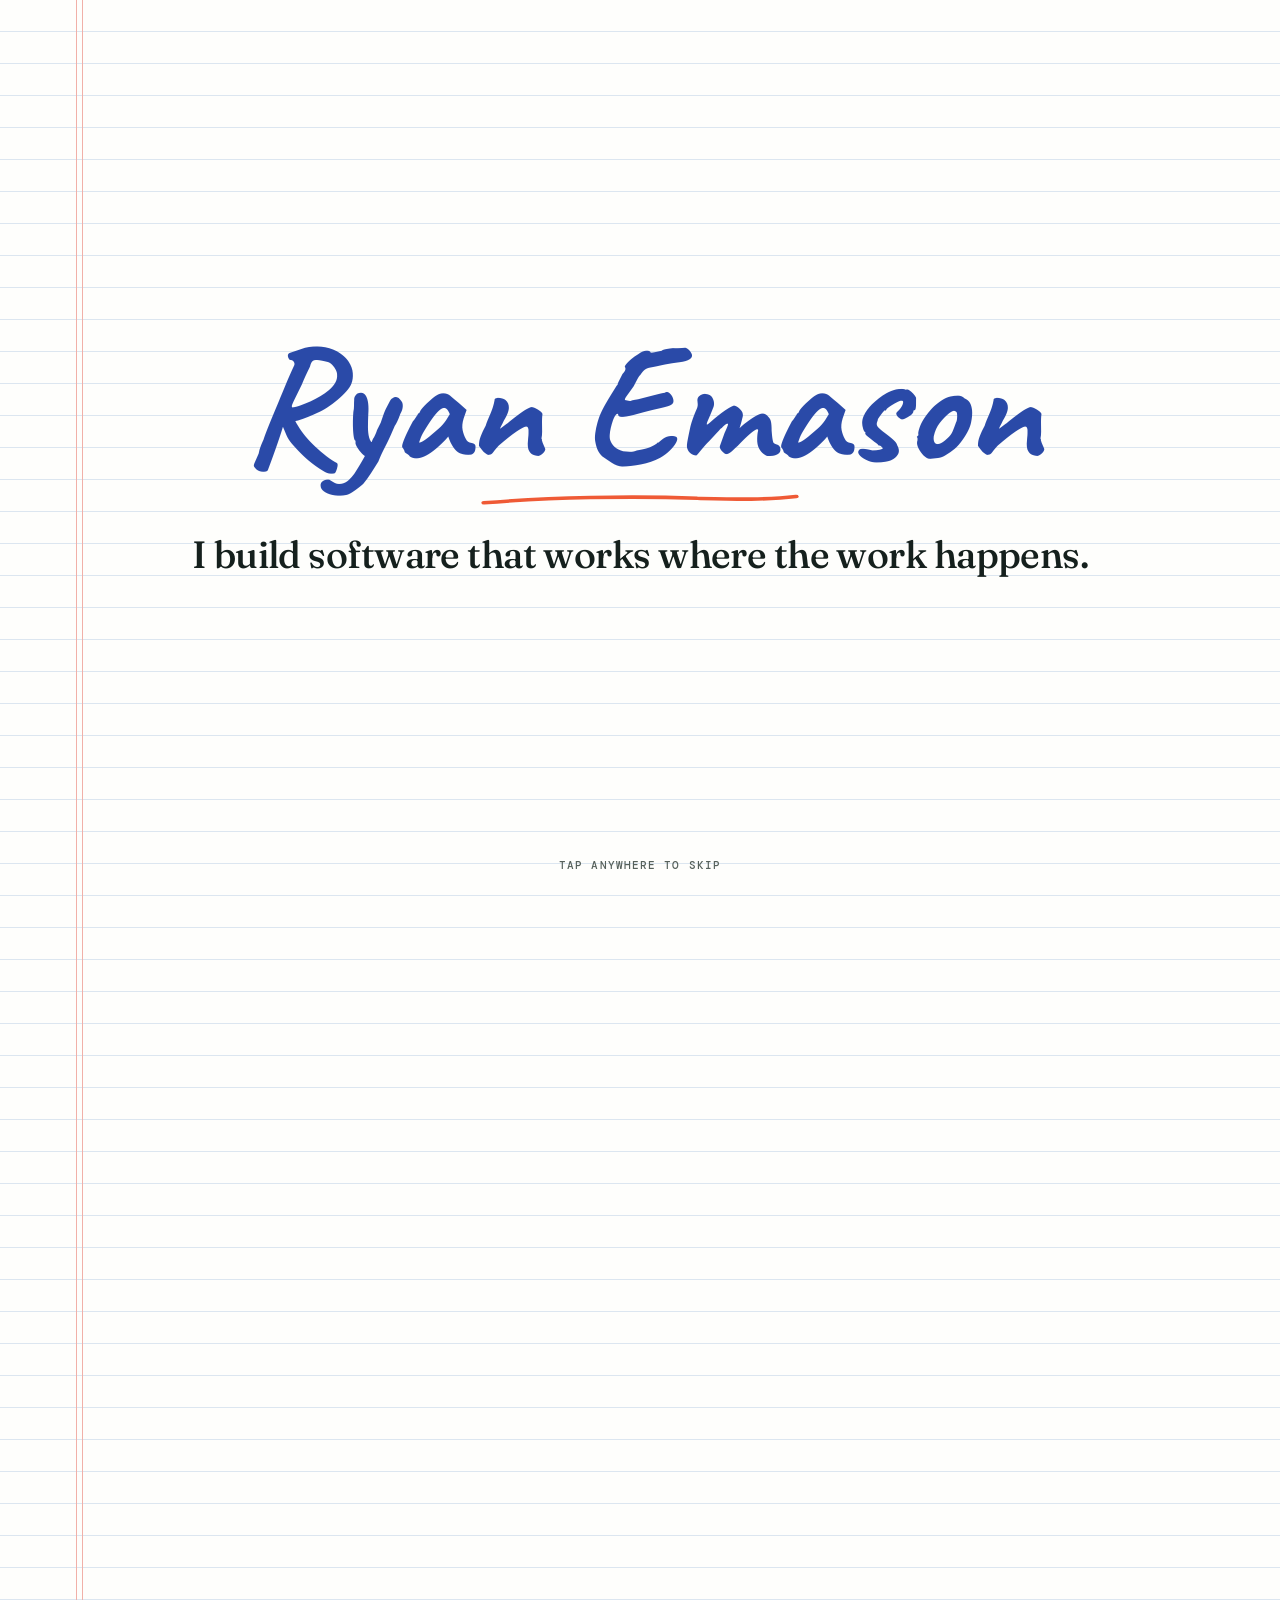
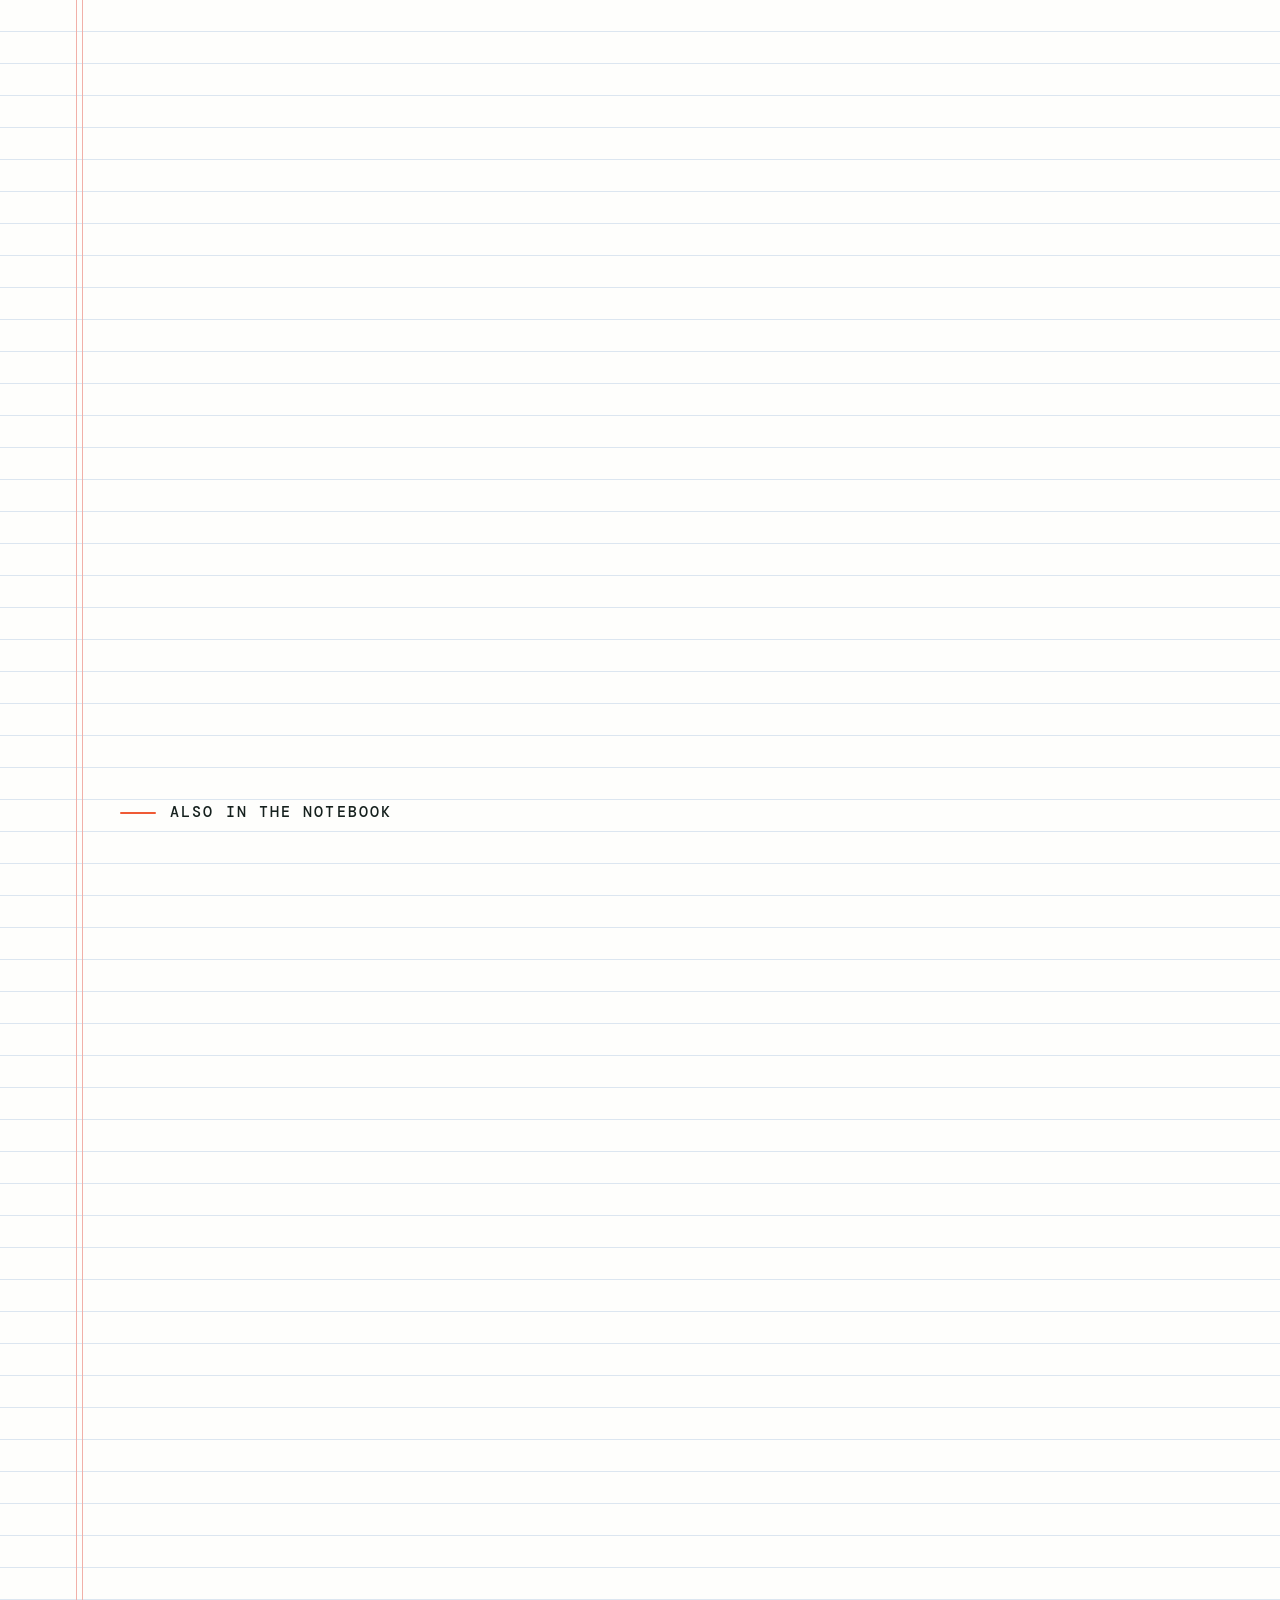
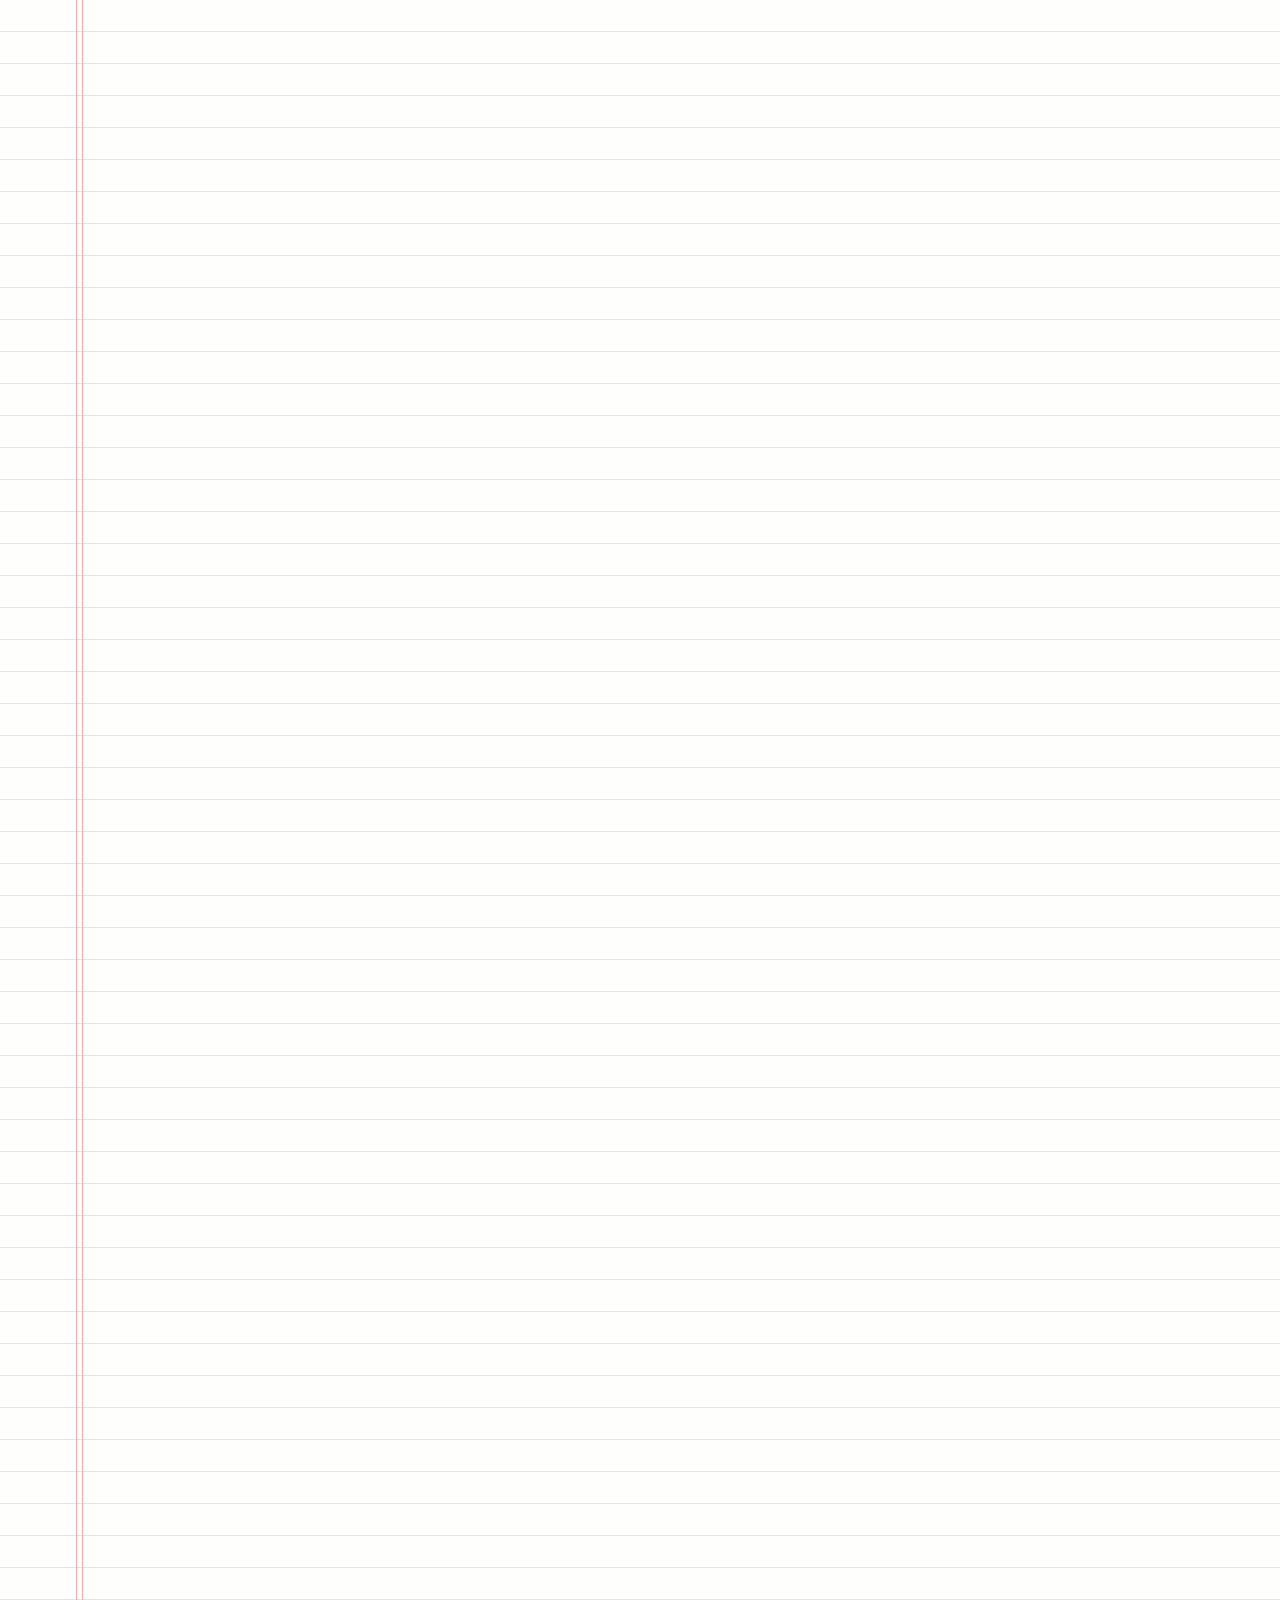
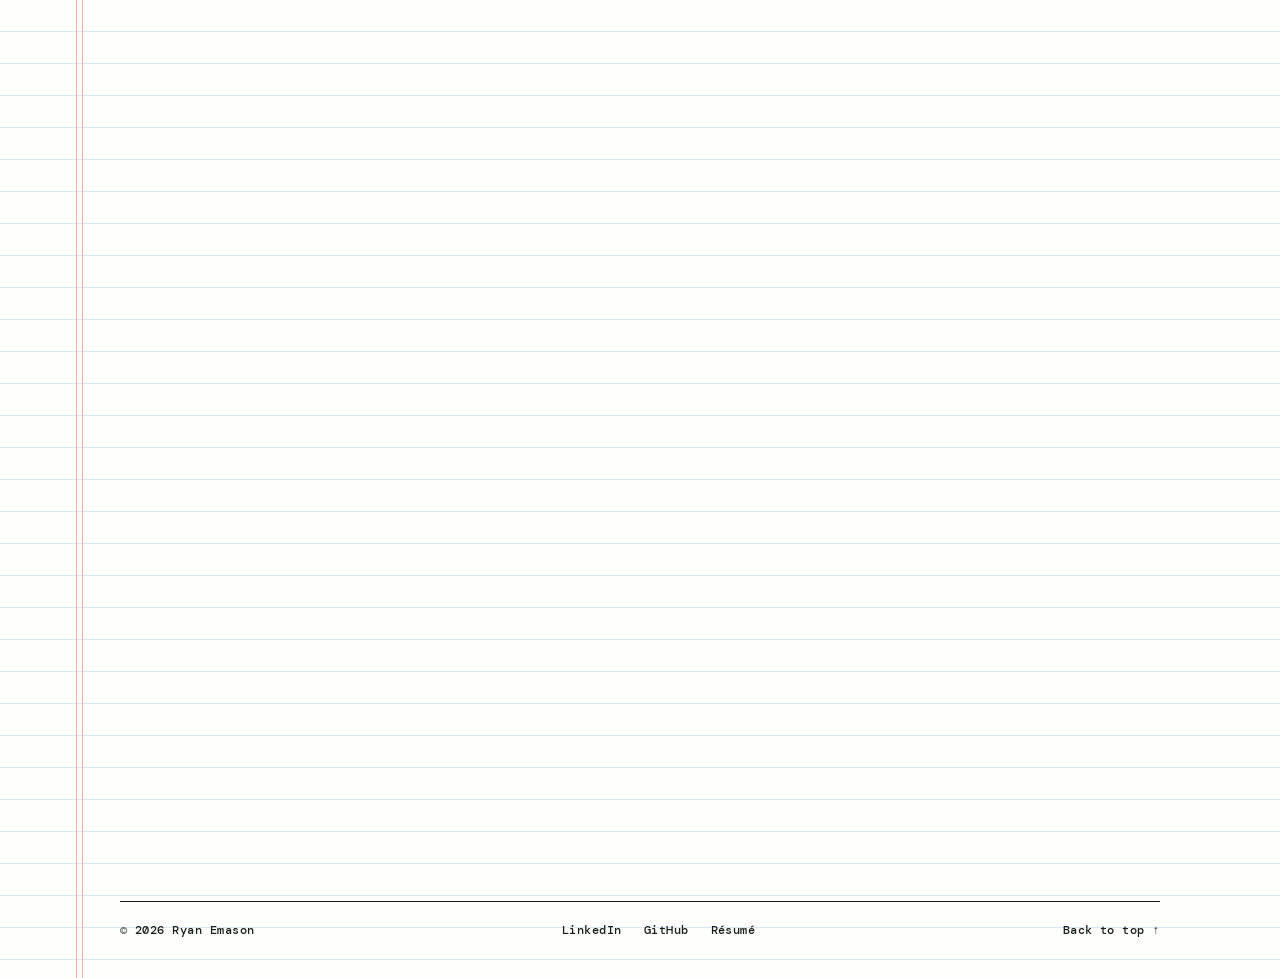
==== index.html @ 112c0052 "redesign - notebook look" ====
<!doctype html>
<html lang="en">
<head>
  <meta charset="UTF-8" />
  <meta name="viewport" content="width=device-width, initial-scale=1.0" />
  <meta name="description" content="Ryan Emason — full-stack engineer building production software for mining, healthcare and industrial clients." />
  <title>Ryan Emason — Full-stack engineer</title>
  <link rel="preconnect" href="https://fonts.googleapis.com">
  <link rel="preconnect" href="https://fonts.gstatic.com" crossorigin>
  <link href="https://fonts.googleapis.com/css2?family=Caveat:wght@500;600;700&family=DM+Mono:wght@400;500&family=DM+Sans:opsz,wght@9..40,400;9..40,500;9..40,600;9..40,700&family=Fraunces:ital,opsz,wght@0,9..144,400..700;1,9..144,400..700&display=swap" rel="stylesheet">
  <link rel="stylesheet" href="styles.css?v=13" />
  <script>
    (function () {
      var root = document.documentElement
      if (matchMedia('(prefers-reduced-motion: reduce)').matches) return
      root.classList.add('motion')
      // the splash plays once per browser session
      try { if (!sessionStorage.getItem('re-splash')) root.classList.add('splashing') } catch (e) {}
      // safety net: if script.js never runs, show everything instead of a blank page
      setTimeout(function () { if (!window.__motionReady) root.classList.remove('motion', 'splashing') }, 2500)
    })()
  </script>
</head>
<body>
  <div class="splash" aria-hidden="true">
    <div class="splash-inner">
      <p class="splash-name">Ryan Emason</p>
      <svg class="scribble" viewBox="0 0 240 18" preserveAspectRatio="none"><path pathLength="1" d="M3 11c50-6 110-8 160-5 28 1 52 2 74-2"/></svg>
      <p class="splash-sub">I build software that works where the work happens.</p>
    </div>
    <p class="splash-hint">Tap anywhere to skip</p>
  </div>

  <a class="skip" href="#top">Skip to content</a>

  <header class="nav">
    <div class="nav-inner shell">
      <a class="brand" href="#top" aria-label="Ryan Emason, home"><span>RE</span><i></i></a>
      <nav class="nav-links" aria-label="Sections"><a href="#work">Work</a><a href="#about">About</a><a href="#experience">Experience</a><a href="#contact">Contact</a></nav>
      <a class="btn btn-ink btn-sm" href="mailto:hello@ryanemm.tech">Let’s talk</a>
    </div>
  </header>

  <main id="top">
    <!-- ============ hero ============ -->
    <section class="hero shell">
      <div>
        <p class="label label--name" data-reveal><b>Ryan Emason</b> <span>Full&#8209;stack engineer</span></p>
        <h1 data-type>I build software that works <em><mark>where the work happens.</mark></em></h1>
        <p class="lede" data-ink style="--delay:.9s">Five-plus years building production software for mining, healthcare and industrial clients — React and TypeScript up front, Python, Node.js and PostgreSQL underneath.</p>
        <div class="hero-actions" data-reveal style="--delay:1.4s">
          <a class="btn btn-ink" href="#work">View my work</a>
          <a class="btn btn-line" href="resume.pdf" download="Ryan-Emason-Resume.pdf">Download résumé <span aria-hidden="true">↓</span></a>
        </div>
      </div>

      <aside class="intro" data-reveal style="--delay:.5s" aria-label="About Ryan in brief">
        <dl>
          <div><dt>Based in</dt><dd>eMalahleni, South Africa</dd></div>
          <div>
            <dt>Education</dt>
            <dd><b>BSc (Hons) Data Science</b><span>Eduvos · In progress</span><b>BSc Biotechnology</b><span>Eduvos · Completed</span></dd>
          </div>
          <div>
            <dt>Contact</dt>
            <dd><a href="mailto:hello@ryanemm.tech">hello@ryanemm.tech</a><a href="https://wa.me/27674930181" target="_blank" rel="noreferrer">WhatsApp +27 67 493 0181</a></dd>
          </div>
        </dl>
      </aside>
    </section>

    <!-- ============ work ============ -->
    <section class="section shell" id="work">
      <header class="sec-head">
        <p class="label" data-reveal><span><span class="no">01</span> · Work</span></p>
        <h2 data-type>Featured projects</h2>
        <svg class="scribble" viewBox="0 0 240 18" aria-hidden="true" data-draw style="--delay:.8s"><path pathLength="1" d="M3 12c40-6 92-9 140-7 34 1 64 3 94-2"/></svg>
        <p data-ink>Things I’ve built, shipped and kept running — in people’s hands, not just in a repo.</p>
      </header>

      <article class="project project--getlocals" data-reveal>
        <span class="tape tape--tl" aria-hidden="true"></span><span class="tape tape--tr" aria-hidden="true"></span>
        <div class="project-copy">
          <span class="project-no">01</span>
          <h3 data-type>GetLocals</h3>
          <p class="project-kind">Mobile marketplace</p>
          <p class="desc" data-ink>A cross-platform app connecting mining and construction employers with local job seekers, matched by distance and job type.</p>
          <dl class="facts-row">
            <div><dt>My role</dt><dd>Full&#8209;stack developer</dd></div>
            <div><dt>Built with</dt><dd>Flutter · Laravel · MySQL</dd></div>
          </dl>
          <p class="avail">Available on</p>
          <div class="stores">
            <a class="store" href="https://apps.apple.com/za/app/get-locals/id6624294276" target="_blank" rel="noreferrer"><svg class="store-logo" viewBox="0 0 24 24" aria-hidden="true"><path fill="currentColor" d="M12.152 6.896c-.948 0-2.415-1.078-3.96-1.04-2.04.027-3.91 1.183-4.961 3.014-2.117 3.675-.546 9.103 1.519 12.09 1.013 1.454 2.208 3.09 3.792 3.039 1.52-.065 2.09-.987 3.935-.987 1.831 0 2.35.987 3.96.948 1.637-.026 2.676-1.48 3.676-2.948 1.156-1.688 1.636-3.325 1.662-3.415-.039-.013-3.182-1.221-3.22-4.857-.026-3.04 2.48-4.494 2.597-4.559-1.429-2.09-3.623-2.324-4.39-2.376-2-.156-3.675 1.09-4.61 1.09zM15.53 3.83c.843-1.012 1.4-2.427 1.245-3.83-1.207.052-2.662.805-3.532 1.818-.78.896-1.454 2.338-1.273 3.714 1.338.104 2.715-.688 3.559-1.701"/></svg><span><small>Download on the</small><b>App Store</b></span></a>
            <a class="store" href="https://play.google.com/store/apps/details?id=com.getlocals.app" target="_blank" rel="noreferrer"><svg class="store-logo" viewBox="0 0 24 24" aria-hidden="true"><path fill="#2196f3" d="M3.6 1.6 13.6 12 3.6 22.4z"/><path fill="#34a853" d="M3.6 1.6l13.6 8.13L13.6 12z"/><path fill="#ea4335" d="M3.6 22.4 13.6 12l3.6 2.27z"/><path fill="#fbbc04" d="M17.2 9.73 21 12l-3.8 2.27L13.6 12z"/></svg><span><small>Get it on</small><b>Google Play</b></span></a>
          </div>
        </div>
        <div class="stack stack--phones" data-stack>
          <p class="annot" data-write style="--delay:1.7s" aria-hidden="true"><span>Post a job</span><span>in a few taps</span></p>
          <svg class="annot-arrow" viewBox="0 0 96 80" aria-hidden="true" data-draw style="--delay:3.4s"><path pathLength="1" d="M86 6C62 12 34 30 18 66"/><path pathLength="1" d="M8 52l10 16 16-10"/></svg>
          <img class="stack-back" src="img/getlocals-back.png" alt="GetLocals employer dashboard showing listings and applications" loading="lazy" width="716" height="1192" />
          <img class="stack-front" src="img/getlocals-front.png" alt="GetLocals new job listing form" loading="lazy" width="560" height="1130" />
        </div>
      </article>

      <article class="project project--verinote project--flip" data-reveal>
        <span class="tape tape--tl tape--orange" aria-hidden="true"></span><span class="tape tape--tr tape--orange" aria-hidden="true"></span>
        <div class="project-copy">
          <span class="project-no">02</span>
          <h3 data-type>VeriNote</h3>
          <p class="project-kind">Healthcare platform</p>
          <p class="desc" data-ink>Fights medical-note fraud by issuing tamper-evident digital notes that trace back to a verified practitioner — handling sensitive records the POPIA-compliant way.</p>
          <dl class="facts-row">
            <div><dt>My role</dt><dd>Co&#8209;founder · Full&#8209;stack</dd></div>
            <div><dt>Focus</dt><dd>Verification · Subscriptions</dd></div>
          </dl>
          <p class="avail">On the web, iOS and Android</p>
          <div class="stores">
            <a class="store" href="https://verinote.co.za" target="_blank" rel="noreferrer"><span><small>Visit</small><b>verinote.co.za ↗</b></span></a>
          </div>
        </div>
        <div class="stack stack--web" data-stack>
          <p class="annot" data-write style="--delay:1.7s" aria-hidden="true"><span>Every note traced to</span><span>a real practitioner</span></p>
          <svg class="annot-arrow" viewBox="0 0 96 80" aria-hidden="true" data-draw style="--delay:3.4s"><path pathLength="1" d="M86 6C62 12 34 30 18 66"/><path pathLength="1" d="M8 52l10 16 16-10"/></svg>
          <div class="note-card stack-back" aria-hidden="true">
            <span class="chip">✓ Verified note</span>
            <i></i><i></i><i></i>
            <dl><div><dt>Practitioner</dt><dd>Verified</dd></div><div><dt>Reference</dt><dd>Matches</dd></div></dl>
          </div>
          <figure class="browser stack-front">
            <div class="browser-bar" aria-hidden="true"><i></i><i></i><i></i><span>verinote.co.za</span></div>
            <img src="img/verinote-web.jpg" alt="VeriNote landing page: Verified medical notes. Zero doubt." loading="lazy" width="1600" height="827" />
          </figure>
        </div>
      </article>

      <div class="more">
        <p class="label">Also in the notebook</p>
        <article class="mini mini--left" data-reveal>
          <span class="tape" aria-hidden="true"></span>
          <h3>Shayile Time</h3>
          <p class="by">Big Eye Minerals and Energy</p>
          <p>Attendance, payroll and safety compliance for mining operations — RFID clock-in on Android, a Flutter field app and a PHP/MySQL backend with role-based access.</p>
          <div class="tags"><span>RFID</span><span>Flutter</span><span>PHP · MySQL</span><span>Compliance</span></div>
          <a class="text-link" href="https://shayiletime.co.za" target="_blank" rel="noreferrer">shayiletime.co.za ↗</a>
        </article>
        <article class="mini mini--right" data-reveal style="--delay:.12s">
          <span class="tape tape--tr tape--orange" aria-hidden="true"></span>
          <h3>Fleet Tracking</h3>
          <p class="by">Kosi Connect</p>
          <p>Live location, trip history and speed data from a GPS/GSM tracker built on an STM microcontroller, served by Azure Functions and PostgreSQL to Angular and Flutter clients.</p>
          <div class="tags"><span>STM · GPS/GSM</span><span>Azure</span><span>PostgreSQL</span><span>Angular</span></div>
        </article>
      </div>
    </section>

    <!-- ============ about ============ -->
    <section class="section shell about" id="about">
      <div>
        <p class="label" data-reveal><span><span class="no">02</span> · About</span></p>
        <h2 data-type>A builder first. A curious analyst <em><mark>always.</mark></em></h2>
        <div class="sticky" data-reveal style="--delay:.3s">
          <span class="tape tape--orange" aria-hidden="true"></span>
          <p data-write style="--delay:1s"><span><b>Now:</b> BSc (Hons) Data</span><span>Science at Eduvos + two</span><span>data projects in the works</span></p>
        </div>
      </div>
      <div class="about-copy">
        <p data-ink>I’m Ryan — a full-stack developer and director at Kosi Connect, building web and mobile products end to end since 2020. I care about the detail that makes software feel considered, from the data model underneath to the screen someone taps in the field.</p>
        <p data-ink>I pick up unfamiliar, regulated domains quickly — a habit from a biotechnology degree and years of building for mining, healthcare and industrial clients. Now I’m bringing that same curiosity to data science.</p>
        <div class="toolbox" data-reveal hidden>
          <span class="tape tape--tr" aria-hidden="true"></span>
          <p class="label">The toolbox</p>
          <dl data-skills></dl>
        </div>
      </div>
    </section>

    <!-- ============ experience ============ -->
    <section class="section shell" id="experience">
      <header class="exp-head">
        <div>
          <p class="label" data-reveal><span><span class="no">03</span> · Experience</span></p>
          <h2 data-type>Pick a year, <em><mark>plug it in.</mark></em></h2>
        </div>
        <div class="actions" data-reveal>
          <a class="btn btn-ink btn-sm" href="resume.pdf" download="Ryan-Emason-Resume.pdf">Download PDF <span aria-hidden="true">↓</span></a>
          <a class="text-link" href="resume.html" target="_blank" rel="noreferrer">Full résumé ↗</a>
        </div>
      </header>

      <div class="timeline" data-timeline data-reveal>
        <span class="tape tape--tl tape--orange" aria-hidden="true"></span><span class="tape tape--tr tape--orange" aria-hidden="true"></span>
        <div class="track">
          <div class="rail"></div>
          <div class="plug" aria-hidden="true"><span class="cable"></span><span class="boot"></span><span class="body"></span><span class="tip"></span></div>
          <div class="stops" role="tablist" aria-label="Experience by year"></div>
        </div>
        <div class="stop-panel" role="tabpanel" tabindex="0"></div>
        <div class="exp-foot">
          <button class="show-all" type="button" aria-expanded="false" aria-controls="full-list">Show the whole list ›</button>
          <ol class="full-list" id="full-list" hidden></ol>
        </div>
      </div>
    </section>

    <!-- ============ contact ============ -->
    <section class="contact shell" id="contact">
      <p class="label" data-reveal><span><span class="no">04</span> · Get in touch</span></p>
      <h2 data-type>Have something worth <em><mark>building?</mark></em></h2>
      <a class="email" href="mailto:hello@ryanemm.tech" data-reveal style="--delay:.6s">hello@ryanemm.tech <span aria-hidden="true">↗</span>
        <svg class="scribble" viewBox="0 0 240 18" preserveAspectRatio="none" aria-hidden="true" data-draw style="--delay:1.2s"><path pathLength="1" d="M3 11c50-5 110-7 160-5 28 1 52 2 74-1"/></svg>
      </a>
      <p class="hand signoff" data-write style="--delay:.4s" aria-hidden="true"><span>— Ryan</span></p>

      <footer>
        <span>© 2026 Ryan Emason</span>
        <nav aria-label="Elsewhere">
          <a href="https://www.linkedin.com/in/ryan-emason-678571213" target="_blank" rel="noreferrer">LinkedIn</a>
          <a href="https://github.com/ryanemm" target="_blank" rel="noreferrer">GitHub</a>
          <a href="resume.pdf" download="Ryan-Emason-Resume.pdf">Résumé</a>
        </nav>
        <a href="#top">Back to top ↑</a>
      </footer>
    </section>
  </main>

  <script src="resume.js?v=3"></script>
  <script src="script.js?v=7"></script>
</body>
</html>
---- styles.css ----
/* ==================================================================
   Ryan Emason — notebook theme
   White ruled paper, pen-and-highlighter accents. Every hidden
   "before" state lives under html.motion, so the page is fully
   readable without JS or with reduced motion.
   ================================================================== */
:root{
  --paper:#fefefc;--rule:#dce6f0;--rule-gap:32px;--margin:#f1b0a8;
  --ink:#15201d;--muted:#56615c;--line:#e4e7e2;
  --pen:#2a4aa8;--orange:#ef5a35;--acid:#ddff71;--hl:rgba(214,255,90,.85);
  --sans:'DM Sans',system-ui,sans-serif;--mono:'DM Mono',ui-monospace,monospace;
  --serif:'Fraunces',Georgia,serif;--hand:'Caveat','Bradley Hand',cursive;
  --ease:cubic-bezier(.16,1,.3,1);
  --gutter:18px;--gutter-l:44px;--margin-x:22px;--card-pad:24px;
  --shadow:0 1px 2px rgba(21,32,29,.08),0 30px 50px -30px rgba(21,32,29,.45);
}
@media(min-width:760px){:root{--gutter:48px;--gutter-l:72px;--margin-x:32px;--card-pad:48px}}
@media(min-width:1100px){:root{--gutter:120px;--gutter-l:120px;--margin-x:76px;--card-pad:56px}}

*{box-sizing:border-box}
html{scroll-behavior:smooth;scroll-padding-top:96px}
body{
  margin:0;position:relative;min-height:100vh;overflow-x:hidden;
  background-color:var(--paper);
  background-image:linear-gradient(to bottom,transparent calc(var(--rule-gap) - 1px),var(--rule) calc(var(--rule-gap) - 1px));
  background-size:100% var(--rule-gap);
  color:var(--ink);font:400 16px/1.75 var(--sans);
  -webkit-font-smoothing:antialiased;
}
/* the red double margin line of an exercise book — drawn above the sticky nav so it never breaks */
body::before,.splash::before{content:"";position:absolute;top:0;bottom:0;left:var(--margin-x);width:5px;border-left:1px solid var(--margin);border-right:1px solid var(--margin);pointer-events:none}
body::before{z-index:55}

img{max-width:100%;height:auto;display:block}
a{color:inherit}
h1,h2,h3,h4{font-family:var(--serif);font-weight:500;letter-spacing:-.015em;margin:0}
h1,h2{text-wrap:balance}
p{margin:0}
.shell{width:min(1120px,calc(100% - var(--gutter-l) - var(--gutter)));margin-left:max(var(--gutter-l),calc((100% - 1120px) / 2));margin-right:auto}
.sr-only{position:absolute;width:1px;height:1px;overflow:hidden;clip:rect(0 0 0 0);white-space:nowrap}
.skip{position:absolute;left:12px;top:-60px;z-index:99;background:var(--ink);color:#fff;padding:10px 14px;border-radius:10px}
.skip:focus{top:12px}
:focus-visible{outline:2px solid var(--orange);outline-offset:3px}

/* ---------- shared bits ---------- */
.label{display:flex;align-items:center;gap:14px;font:500 15px/1.4 var(--mono);letter-spacing:.14em;text-transform:uppercase;color:var(--ink);margin-bottom:22px}
.label::before{content:"";flex:none;width:36px;height:2px;border-radius:2px;background:var(--orange)}
.label .no{color:var(--orange)}
.label--name{flex-wrap:wrap;align-items:baseline;column-gap:14px}
.label--name::before{align-self:center}
.label--name b{font-size:26px;font-weight:500;letter-spacing:.1em}
.label--name span{color:var(--orange)}
.label--name span::before{content:"· ";color:var(--ink)}
.hand{font-family:var(--hand);font-weight:600;color:var(--pen)}
[data-write]>span{display:block}
em{font-style:italic}
mark{
  color:inherit;padding:0 .06em;
  background:linear-gradient(100deg,transparent .15em,var(--hl) .15em,var(--hl) calc(100% - .1em),transparent calc(100% - .1em)) 0 78%/100% 48% no-repeat;
  -webkit-box-decoration-break:clone;box-decoration-break:clone;
}
.scribble{display:block;width:min(240px,60%);height:18px;margin-top:6px;overflow:visible;fill:none;stroke:var(--orange);stroke-width:4;stroke-linecap:round}
.tape{position:absolute;z-index:4;top:-15px;left:50%;width:112px;height:30px;translate:-50% 0;rotate:-4deg;background:rgba(221,255,113,.6);box-shadow:0 1px 2px rgba(21,32,29,.08);clip-path:polygon(2% 0,98% 0,100% 22%,97% 42%,100% 62%,97% 82%,99% 100%,1% 100%,3% 78%,0 58%,3% 38%,0 18%)}
.tape--tl{left:-24px;top:12px;translate:0 0;rotate:-36deg}
.tape--tr{left:auto;right:-24px;top:12px;translate:0 0;rotate:36deg}
.tape--orange{background:rgba(239,90,53,.32)}

.btn{display:inline-flex;align-items:center;gap:10px;min-height:50px;padding:0 24px;border-radius:14px;font:600 15px/1 var(--sans);text-decoration:none;cursor:pointer;transition:transform .3s var(--ease),background .25s ease,color .25s ease}
.btn:hover{transform:translateY(-2px)}
.btn-ink{background:var(--ink);color:#fff;border:0;box-shadow:0 12px 24px -14px rgba(21,32,29,.8)}
.btn-ink:hover{background:var(--orange)}
.btn-line{background:#fff;color:var(--ink);border:1.5px solid var(--ink)}
.btn-line:hover{background:var(--acid)}
.btn-sm{min-height:42px;padding:0 18px;font-size:14px;border-radius:12px}
.text-link{font:500 13px var(--mono);text-decoration:none;border-bottom:1px solid currentColor;padding-bottom:2px;transition:color .25s ease}
.text-link:hover{color:var(--orange)}

/* ---------- nav ---------- */
.nav{position:sticky;top:0;z-index:50;transition:transform .45s var(--ease),background .3s ease,box-shadow .3s ease}
.nav.is-stuck{background:rgba(254,254,252,.88);-webkit-backdrop-filter:blur(10px);backdrop-filter:blur(10px);box-shadow:0 1px 0 var(--rule)}
.nav.is-hidden{transform:translateY(-100%)}
.nav-inner{height:84px;display:flex;align-items:center;justify-content:space-between;gap:24px}
.brand{height:35px;width:50px;border:2px solid var(--ink);display:grid;place-items:center;text-decoration:none;position:relative;background:#fff}
.brand span{font:700 13px var(--mono);letter-spacing:-2px}
.brand i{position:absolute;right:-6px;bottom:-6px;width:10px;height:10px;background:var(--orange);border-radius:50%}
.nav-links{display:flex;gap:36px}
.nav-links a{position:relative;font-weight:600;font-size:15px;text-decoration:none;padding:6px 0}
.nav-links a::after{
  content:"";position:absolute;left:-6px;right:-6px;bottom:-4px;height:9px;
  background:url("data:image/svg+xml,%3Csvg xmlns='http://www.w3.org/2000/svg' viewBox='0 0 100 10' preserveAspectRatio='none'%3E%3Cpath d='M2 6c18-4 38-4 56-2s28 2 40-1' fill='none' stroke='%23ef5a35' stroke-width='3' stroke-linecap='round' vector-effect='non-scaling-stroke'/%3E%3C/svg%3E") center/100% 100% no-repeat;
  clip-path:inset(0 100% 0 0);transition:clip-path .45s var(--ease);
}
.nav-links a:hover::after,.nav-links a.is-active::after{clip-path:inset(0 0 0 0)}

/* ---------- hero ---------- */
.hero{display:grid;grid-template-columns:minmax(0,1.3fr) minmax(0,.7fr);gap:64px;align-items:center;padding:72px 0 24px}
.hero h1{font-size:clamp(42px,6vw,82px);line-height:1.04;letter-spacing:-.02em}
.lede{font-size:19px;line-height:32px;color:var(--muted);max-width:560px;margin:8px 0 40px;padding-top:5px}
.hero-actions{display:flex;flex-wrap:wrap;gap:14px}

/* intro: no card, written straight onto the ruled lines (script.js snaps its top to a rule) */
.intro{align-self:start;padding-top:6px}
.intro dl{margin:0}
.intro dl>div{display:grid;grid-template-columns:118px minmax(0,1fr);gap:16px;align-items:baseline}
.intro dl>div+div{margin-top:32px}
.intro dt{font:500 11px/32px var(--mono);letter-spacing:.1em;text-transform:uppercase;color:var(--muted)}
.intro dd{margin:0;font-size:15px;line-height:32px}
.intro dd>*{display:block}
.intro dd b{font-weight:600}
.intro dd span{color:var(--muted)}
.intro dd a{color:var(--pen);text-decoration:none;width:fit-content;white-space:nowrap}
.intro dd a:hover{text-decoration:underline;text-underline-offset:4px}

/* ---------- section heads ---------- */
.section{padding:120px 0}
.sec-head{max-width:760px;margin-bottom:64px}
.sec-head h2,.about h2,.exp-head h2{font-size:clamp(40px,5.4vw,68px);line-height:1.04}
.sec-head>p:last-child{font-size:18px;color:var(--muted);margin-top:22px}

/* ---------- project cards ---------- */
.project{
  position:relative;
  display:grid;grid-template-columns:minmax(0,1fr) minmax(0,1.05fr);gap:56px;align-items:center;
  padding:var(--card-pad);border-radius:3px;background:#fff;box-shadow:var(--shadow);
}
.project+.project{margin-top:56px}
.project--getlocals{rotate:-.5deg}
.project--verinote{rotate:.45deg}
.project--flip .project-copy{order:2}
.project-no{display:inline-block;font:600 italic 26px/1 var(--serif);color:var(--orange);padding:2px 8px;background:linear-gradient(100deg,transparent 6%,var(--hl) 6%,var(--hl) 94%,transparent 94%) 0 70%/100% 45% no-repeat}
.project h3{font-size:clamp(52px,6.4vw,84px);line-height:1;letter-spacing:-.02em;margin-top:22px}
.project-kind{font:500 22px var(--serif);margin:16px 0 18px}
.project .desc{color:var(--muted);font-size:17px;max-width:470px}
.facts-row{display:flex;flex-wrap:wrap;gap:20px 44px;margin:28px 0 30px}
.facts-row dt{font:500 12px var(--mono);letter-spacing:.12em;text-transform:uppercase;color:var(--orange)}
.facts-row dd{margin:4px 0 0;font-weight:600}
.avail{font-weight:600;font-size:14px;margin-bottom:12px}
.stores{display:flex;flex-wrap:wrap;gap:12px}
.store{display:inline-flex;align-items:center;gap:12px;min-height:58px;padding:6px 20px 6px 16px;border:1.5px solid var(--ink);border-radius:14px;background:#fff;text-decoration:none;line-height:1.15;transition:transform .3s var(--ease),background .25s ease}
.store:hover{transform:translateY(-2px);background:var(--acid)}
.store>span{display:flex;flex-direction:column}
.store-logo{width:26px;height:26px;flex:none}
.store small{font-size:11px}
.store b{font:500 19px var(--serif)}

/* stacked mockups: the back item slides out from behind the front one */
.stack{position:relative;aspect-ratio:10/11}
.stack-front,.stack-back{position:absolute;margin:0}
.stack--phones .stack-front{width:45%;left:4%;bottom:0;z-index:2;filter:drop-shadow(0 28px 26px rgba(21,32,29,.28))}
.stack--phones .stack-back{width:56%;left:40%;bottom:3%;z-index:1;filter:drop-shadow(0 22px 22px rgba(21,32,29,.2))}
.stack--web{aspect-ratio:10/9}
.stack--web .stack-front{width:92%;left:0;top:17%;z-index:2}
.stack--web .stack-back{width:50%;right:0;top:56%;z-index:1;rotate:5deg}
.browser{border-radius:12px;overflow:hidden;background:#0f1d19;box-shadow:0 30px 50px -24px rgba(21,32,29,.55)}
.browser-bar{display:flex;align-items:center;gap:6px;height:30px;padding:0 12px;background:#1b2b26}
.browser-bar i{width:9px;height:9px;border-radius:50%;background:#3d5149}
.browser-bar span{margin-left:10px;font:11px var(--mono);color:#9fb3aa}
.note-card{background:#fff;border-radius:14px;padding:18px 18px 14px;box-shadow:0 24px 40px -18px rgba(21,32,29,.45)}
.note-card .chip{display:inline-block;font:600 12px var(--sans);color:#1d6b58;background:#dcf1e8;border-radius:999px;padding:4px 10px}
.note-card i{display:block;height:7px;border-radius:4px;background:#e8ece9;margin-top:9px}
.note-card i:nth-of-type(1){margin-top:14px}
.note-card i:nth-of-type(3){width:60%}
.note-card dl{margin:12px 0 0;font-size:12px}
.note-card dl div{display:flex;justify-content:space-between;border-top:1px solid #edf0ee;padding:6px 0}
.note-card dt{color:var(--muted)}
.note-card dd{margin:0;font-weight:700}

.annot{position:absolute;z-index:3;font:600 26px/1.05 var(--hand);color:var(--pen);rotate:-6deg;max-width:240px}
.annot span{display:block}
.annot-arrow{position:absolute;z-index:3;width:96px;height:80px;fill:none;stroke:var(--pen);stroke-width:2.4;stroke-linecap:round;stroke-linejoin:round;overflow:visible}
.stack--phones .annot{top:0;right:2%}
.stack--phones .annot-arrow{top:62px;right:26%}
.stack--web .annot{top:-2%;left:2%}
.stack--web .annot-arrow{top:30px;left:52%;scale:-1 1}

/* smaller, text-only project cards */
.more{display:grid;grid-template-columns:repeat(2,minmax(0,1fr));gap:24px;margin-top:72px}
.more>.label{grid-column:1/-1;margin:0}
.mini{position:relative;display:flex;flex-direction:column;background:#fff;border-radius:3px;padding:40px 32px 32px;box-shadow:var(--shadow);transition:rotate .5s var(--ease),translate .5s var(--ease)}
.mini--left{rotate:-1.6deg}
.mini--right{rotate:1.3deg;margin-top:18px}
.mini:hover{rotate:0deg;translate:0 -4px}
.mini h3{font-size:32px;line-height:1.1}
.mini .by{font:500 12px var(--mono);letter-spacing:.06em;color:var(--pen);margin:6px 0 14px}
.mini p{color:var(--muted)}
.tags{display:flex;flex-wrap:wrap;gap:8px;margin-top:18px}
.tags span{border:1px solid #cfd6d1;border-radius:999px;padding:4px 11px;font:500 11px var(--mono);background:#fff}
.mini .text-link{align-self:flex-start;margin-top:20px}

/* ---------- about ---------- */
.about{display:grid;grid-template-columns:minmax(0,.9fr) minmax(0,1.1fr);gap:72px;align-items:start}
.about>div:first-child{position:sticky;top:120px}
.about-copy>p{font-size:18px;line-height:1.75}
.about-copy>p+p{margin-top:20px;color:var(--muted)}
.sticky{position:relative;rotate:-2.5deg;max-width:300px;margin-top:56px;padding:30px 26px 26px;background:#f4ffc8;box-shadow:0 22px 34px -22px rgba(21,32,29,.5)}
.sticky p{font:600 25px/1.2 var(--hand);color:var(--ink)}
.sticky p b{color:var(--orange);font-weight:700}
.toolbox{position:relative;margin-top:44px;background:#fff;border-radius:3px;padding:34px 32px 30px;box-shadow:var(--shadow);rotate:.6deg}
.toolbox .label{margin-bottom:10px}
.toolbox dl{margin:0}
.toolbox dl div{display:grid;grid-template-columns:150px 1fr;gap:16px;padding:12px 0;border-top:1px solid var(--line)}
.toolbox dt{font:500 11px/1.9 var(--mono);letter-spacing:.08em;text-transform:uppercase;color:var(--muted)}
.toolbox dd{margin:0;font-size:15px}

/* ---------- experience: plug-in timeline ---------- */
.exp-head{display:flex;flex-wrap:wrap;justify-content:space-between;align-items:flex-end;gap:28px;margin-bottom:56px}
.exp-head .actions{display:flex;flex-wrap:wrap;align-items:center;gap:22px}
.timeline{--sock:44px;position:relative;background:#fff;border-radius:3px;padding:var(--card-pad);box-shadow:var(--shadow)}
.track{position:relative}
.rail{position:absolute;left:0;right:0;top:calc(var(--sock) / 2 - 2px);height:4px;border-radius:2px;background:#e6e9e4}
.stops{position:relative;z-index:3;display:flex;justify-content:space-between;padding-left:96px}
.stop{display:flex;flex-direction:column;align-items:center;gap:12px;background:none;border:0;padding:0;cursor:pointer;font:500 14px var(--mono);color:var(--muted);transition:color .3s ease}
.stop:hover{color:var(--ink)}
.stop:focus-visible{outline:none}
.stop:focus-visible .socket{outline:2px solid var(--orange);outline-offset:4px}
.socket{width:var(--sock);height:var(--sock);border-radius:12px;border:2px solid #cfd5cf;background:#fff;display:grid;place-items:center;transition:background .3s ease,border-color .3s ease,box-shadow .4s ease}
.socket::after{content:"";width:14px;height:4px;border-radius:2px;background:#c4cbc5;transition:background .3s ease}
.stop.is-live{color:var(--ink)}
.stop.is-live .socket{background:var(--ink);border-color:var(--ink);box-shadow:0 0 0 6px rgba(221,255,113,.7);animation:clunk .35s var(--ease)}
.stop.is-live .socket::after{background:var(--acid)}
@keyframes clunk{40%{transform:scale(1.1)}}

.plug{position:absolute;z-index:2;top:calc(var(--sock) / 2);left:calc(-1 * var(--card-pad));width:var(--reach,0px);height:0;transition:width .75s cubic-bezier(.65,0,.35,1)}
.plug.seated{transition-duration:.2s;transition-timing-function:ease-in}
.plug.no-anim{transition:none}
.plug span{position:absolute}
.plug .cable{left:0;right:62px;top:-3px;height:6px;border-radius:3px;background:var(--ink)}
.plug .boot{right:50px;top:-7px;width:16px;height:14px;border-radius:7px 3px 3px 7px;background:#26332f}
.plug .body{right:10px;top:-12px;width:42px;height:24px;border-radius:6px 4px 4px 6px;background:linear-gradient(#f1f3f0,#c2c9c4 55%,#9ba49e);box-shadow:0 3px 8px rgba(21,32,29,.3)}
.plug .tip{right:0;top:-5px;width:14px;height:10px;border-radius:1px 3px 3px 1px;background:linear-gradient(#f6f7f5,#bcc4bf)}

.stop-panel{display:grid;grid-template-columns:190px minmax(0,1fr);gap:32px;margin-top:32px;padding-top:36px;border-top:1px solid var(--line);min-height:200px;transition:opacity .22s ease,transform .22s ease}
.stop-panel.is-swapping{opacity:0;transform:translateY(8px)}
.stop-panel:focus-visible{outline-offset:8px}
.panel-year{font:500 clamp(56px,7vw,92px)/.9 var(--serif);letter-spacing:-.045em;color:var(--orange)}
.entry+.entry{margin-top:26px;padding-top:26px;border-top:1px dashed #d6dbd7}
.entry-top{display:flex;justify-content:space-between;align-items:baseline;gap:16px}
.entry h3{font-size:28px;line-height:1.15}
.entry .org{font:500 13px var(--mono);color:var(--pen);margin:8px 0 10px}
.entry p{color:var(--muted);max-width:640px}
.status{flex:none;font:500 12px var(--mono);color:var(--muted);border:1px solid var(--line);border-radius:999px;padding:3px 11px}
.kind{font:500 11px var(--mono);letter-spacing:.1em;text-transform:uppercase;color:var(--muted);margin-bottom:6px}
.motion .entry{animation:entry-in .7s var(--ease) both;animation-delay:calc(var(--k) * 110ms)}
@keyframes entry-in{from{opacity:0;transform:translateY(14px);filter:blur(3px)}}

.exp-foot{margin-top:32px;padding-top:22px;border-top:1px solid var(--line)}
.show-all{font:600 15px var(--sans);background:#f1f3ef;border:1px solid #dfe3dd;border-radius:10px;padding:9px 14px;cursor:pointer;transition:background .25s ease}
.show-all:hover{background:var(--acid)}
.full-list{list-style:none;margin:24px 0 0;padding:0}
.full-list li{display:grid;grid-template-columns:110px minmax(0,1fr) auto;gap:24px;align-items:baseline;padding:16px 0;border-top:1px solid var(--line)}
.full-list .yr{font:500 26px var(--serif);color:var(--orange)}
.full-list b{font:500 19px var(--serif)}
.full-list small{display:block;font:500 12px var(--mono);color:var(--pen);margin-top:2px}
.timeline-error{color:var(--muted)}

/* ---------- splash: name written, subtitle typed, then the page is turned over ---------- */
.splash{display:none}
.splashing .splash{display:grid}
.splashing body{overflow:hidden}
.splash{
  position:fixed;inset:0;z-index:100;place-items:center;padding:0 var(--gutter) 0 var(--gutter-l);cursor:pointer;
  background-color:var(--paper);
  background-image:linear-gradient(to bottom,transparent calc(var(--rule-gap) - 1px),var(--rule) calc(var(--rule-gap) - 1px));
  background-size:100% var(--rule-gap);
  -webkit-backface-visibility:hidden;backface-visibility:hidden;
}
/* the page hinges on its left edge like a book; it darkens as it lifts away from the light */
.splash::after{content:"";position:absolute;inset:0;pointer-events:none;background:linear-gradient(to right,rgba(21,32,29,.24),rgba(21,32,29,.06));opacity:0}
.splash.turn{box-shadow:0 0 70px rgba(21,32,29,.32);animation:page-turn 1.1s cubic-bezier(.45,0,.7,.8) forwards}
.splash.turn::after{animation:page-dim 1.1s ease-in forwards}
/* the next page lies in the shadow of the one being lifted off it */
.turn-shade{position:fixed;inset:0;z-index:99;pointer-events:none;background:linear-gradient(to right,rgba(21,32,29,.3),rgba(21,32,29,.08) 55%,rgba(21,32,29,0));animation:shade-lift 1.1s ease-in forwards}
/* viewed from the middle of the screen, hinged on the left edge (the shifts move the pivot, not the eye) */
@keyframes page-turn{
  from{transform:perspective(250vw) translateX(-50%) rotateY(0) translateX(50%)}
  to{transform:perspective(250vw) translateX(-50%) rotateY(-95deg) translateX(50%)}
}
@keyframes page-dim{to{opacity:1}}
@keyframes shade-lift{to{opacity:0}}
.splash-inner{text-align:center;max-width:min(1000px,100%)}
.splash-name{font:700 clamp(76px,15vw,168px)/1 var(--hand);color:var(--pen)}
.splash-name .word{display:inline-block;white-space:nowrap}
.splash-name .sl{display:inline-block;clip-path:inset(-30% 110% -30% -15%)}
.splash.go .sl{clip-path:inset(-30% -25% -30% -25%);transition:clip-path .17s linear calc(var(--i) * 95ms)}
.splash .scribble{width:min(320px,70%);height:16px;margin:4px auto 0}
.splash-sub{font:500 clamp(24px,3.4vw,38px)/1.25 var(--serif);letter-spacing:-.015em;margin-top:22px}
.splash-hint{position:absolute;bottom:28px;left:0;right:0;text-align:center;font:500 11px var(--mono);letter-spacing:.1em;text-transform:uppercase;color:var(--muted);opacity:0;transition:opacity .6s ease 1.5s}
.splash.go .splash-hint{opacity:1}

/* ---------- contact ---------- */
.contact{padding:140px 0 40px}
.contact h2{font-size:clamp(50px,8vw,112px);line-height:1}
.email{position:relative;display:inline-block;margin-top:44px;font:500 clamp(26px,3.6vw,44px)/1.2 var(--serif);text-decoration:none;letter-spacing:-.02em}
.email span{display:inline-block;color:var(--orange);transition:transform .3s var(--ease)}
.email:hover span{transform:translate(4px,-4px)}
.email .scribble{width:100%;height:14px;margin-top:4px}
.signoff{font-size:46px;line-height:1;rotate:-4deg;margin:56px 0 0 8px}
footer{display:flex;flex-wrap:wrap;justify-content:space-between;gap:16px;margin-top:120px;padding-top:20px;border-top:1px solid var(--ink);font:500 12px var(--mono);letter-spacing:.04em}
footer nav{display:flex;gap:22px}
footer a{text-decoration:none}
footer a:hover{color:var(--orange)}

/* ==================================================================
   Motion: typed headings, inked paragraphs, drawn lines, reveals
   ================================================================== */
.motion [data-type]:not(.type),.motion [data-ink]:not(.ink){visibility:hidden}

/* typed: characters appear one by one, a caret riding along */
.type .w{white-space:nowrap}
.type .ch{position:relative}
.motion .type .ch{opacity:0}
.motion .type.in .ch{animation:ch-in .01s linear forwards;animation-delay:calc(var(--i) * var(--speed) + var(--delay,0s))}
.motion .type.in .ch::after{content:"";position:absolute;right:-.05em;top:.14em;bottom:.06em;width:.055em;background:var(--orange);opacity:0;animation:caret var(--speed) steps(1) calc(var(--i) * var(--speed) + var(--delay,0s))}
.motion .type.in .ch.last::after{animation:caret-end 1.6s steps(1) calc(var(--i) * var(--speed) + var(--delay,0s)) forwards}
@keyframes ch-in{to{opacity:1}}
@keyframes caret{0%{opacity:1}100%{opacity:0}}
@keyframes caret-end{0%,40%{opacity:1}20%,60%,100%{opacity:0}}

/* inked: words settle onto the page like wet ink */
.ink .w{display:inline-block}
.motion .ink .w{opacity:0;filter:blur(5px);transform:translateY(.25em)}
.motion .ink.in .w{opacity:1;filter:none;transform:none;transition:opacity .7s ease,filter .7s ease,transform .7s var(--ease);transition-delay:calc(var(--i) * 16ms + var(--delay,0s))}

/* highlighter swipes once the heading has finished typing */
.motion mark{background-size:0% 48%;transition:background-size .8s var(--ease) calc(var(--done,0s) + var(--delay,0s) + .15s)}
.motion .in mark{background-size:100% 48%}

/* handwriting writes left to right, line by line */
.motion [data-write]>span{clip-path:inset(-20% 102% -20% -4%)}
.motion [data-write].in>span,.motion .in>[data-write]>span{clip-path:inset(-20% -4% -20% -4%);transition:clip-path 1.1s cubic-bezier(.55,.1,.45,.9) calc(var(--delay,0s) + var(--line,0) * 1s)}
[data-write]>span:nth-child(2){--line:1}
[data-write]>span:nth-child(3){--line:2}

/* pen strokes draw themselves */
.motion [data-draw] path{stroke-dasharray:1;stroke-dashoffset:1}
.motion [data-draw].in path,.motion .in>[data-draw] path{stroke-dashoffset:0;transition:stroke-dashoffset .9s var(--ease) var(--delay,0s)}
.motion [data-draw] path+path{transition-delay:calc(var(--delay,0s) + .6s)}

/* plain fade-up */
.motion [data-reveal]{opacity:0;transform:translateY(26px)}
.motion [data-reveal].in{opacity:1;transform:none;transition:opacity .8s ease var(--delay,0s),transform 1s var(--ease) var(--delay,0s)}

/* stacks: front settles, then the back one slides out from behind it */
.motion .stack .stack-front{opacity:0;transform:translateY(40px)}
.motion .stack.in .stack-front{opacity:1;transform:none;transition:opacity .8s ease,transform 1s var(--ease)}
.motion .stack--phones .stack-back{opacity:0;transform:translateX(-62%) rotate(-5deg) scale(.92)}
.motion .stack--web .stack-back{opacity:0;transform:translate(-50%,-55%) rotate(-5deg) scale(.9)}
.motion .stack.in .stack-back{opacity:1;transform:none;transition:opacity .35s ease .75s,transform 1.3s var(--ease) .75s}

/* ---------- responsive ---------- */
@media(max-width:1000px){
  .hero{grid-template-columns:1fr;gap:64px}
  .intro{max-width:460px}
  .project,.about{grid-template-columns:1fr;gap:40px}
  .about>div:first-child{position:static}
  .project--flip .project-copy{order:0}
}
@media(max-width:760px){
  body{font-size:15px}
  .nav-inner{height:68px}
  .nav-links{display:none}
  .hero{padding:44px 0 16px}
  .lede{font-size:17px;line-height:32px}
  .hero-actions{flex-wrap:nowrap;gap:10px}
  .hero-actions .btn{padding:0 16px;font-size:14px;min-height:46px;white-space:nowrap}
  .intro dl>div{grid-template-columns:96px minmax(0,1fr);gap:12px}
  .intro dl>div+div{margin-top:0}
  .label{font-size:14px;gap:12px}
  .label::before{width:28px}
  .label--name{row-gap:2px}
  .label--name b{font-size:22px}
  .label--name span{flex-basis:100%;padding-left:40px}
  .label--name span::before{content:none}
  .section{padding:88px 0}
  .project{gap:22px;padding:22px 22px 26px}
  .project+.project{margin-top:44px}
  .project .stack{order:-1}
  .project .annot,.project .annot-arrow{display:none}
  .stack--phones{aspect-ratio:10/9}
  .stack--web{aspect-ratio:10/9}
  .stack--web .stack-front{top:2%}
  .stack--web .stack-back{top:44%;width:52%}
  .note-card{padding:12px 12px 8px;border-radius:10px}
  .note-card .chip{font-size:10px;padding:3px 8px}
  .note-card i{height:5px;margin-top:6px}
  .note-card i:nth-of-type(1){margin-top:9px}
  .note-card dl{font-size:10px;margin-top:8px}
  .note-card dl div{padding:4px 0}
  .project-copy{display:grid;grid-template-columns:auto minmax(0,1fr);align-items:center;column-gap:12px}
  .project-copy>*{grid-column:1/-1}
  .project-no{grid-row:1;grid-column:1;font-size:20px}
  .project-kind{grid-row:1;grid-column:2;margin:0;font:500 11px var(--mono);letter-spacing:.1em;text-transform:uppercase;color:var(--muted)}
  .project h3{font-size:44px;margin-top:12px}
  .project .desc{font-size:15px;line-height:1.65;margin-top:10px}
  .facts-row{display:grid;grid-template-columns:1fr 1fr;gap:12px;margin:18px 0 20px}
  .facts-row dt{font-size:11px}
  .facts-row dd{font-size:14px}
  .project--getlocals .avail{display:none}
  .avail{font-size:13px;margin-bottom:10px}
  .stores{flex-wrap:nowrap;gap:8px}
  .store{flex:1 1 0;min-width:0;min-height:50px;padding:6px 10px;gap:8px}
  .store-logo{width:22px;height:22px}
  .store small{font-size:10px}
  .store b{font-size:16px;white-space:nowrap}
  .toolbox{rotate:0deg}
  .tape{width:92px;height:26px}
  .tape--tl{left:-12px}
  .tape--tr{right:-12px}
  .more{grid-template-columns:1fr;margin-top:56px}
  .mini{padding:36px 24px 26px}
  .mini--right{margin-top:12px}
  .toolbox{padding:24px}
  .toolbox dl div{grid-template-columns:1fr;gap:2px}
  .timeline{--sock:36px}
  .stops{padding-left:58px}
  .stop{font-size:12px;gap:10px}
  .socket{border-radius:10px}
  .plug .body{width:34px;height:20px;top:-10px}
  .plug .boot{right:42px}
  .plug .cable{right:54px}
  .stop-panel{grid-template-columns:1fr;gap:12px;padding-top:28px}
  .entry-top{flex-direction:column;gap:8px}
  .entry h3{font-size:24px}
  .full-list li{grid-template-columns:1fr;gap:4px}
  .contact{padding-top:96px}
  footer{margin-top:88px}
}

@media(max-width:359px){.hero-actions{flex-wrap:wrap}}

@media(prefers-reduced-motion:reduce){
  html{scroll-behavior:auto}
  .plug,.stop-panel{transition:none}
}
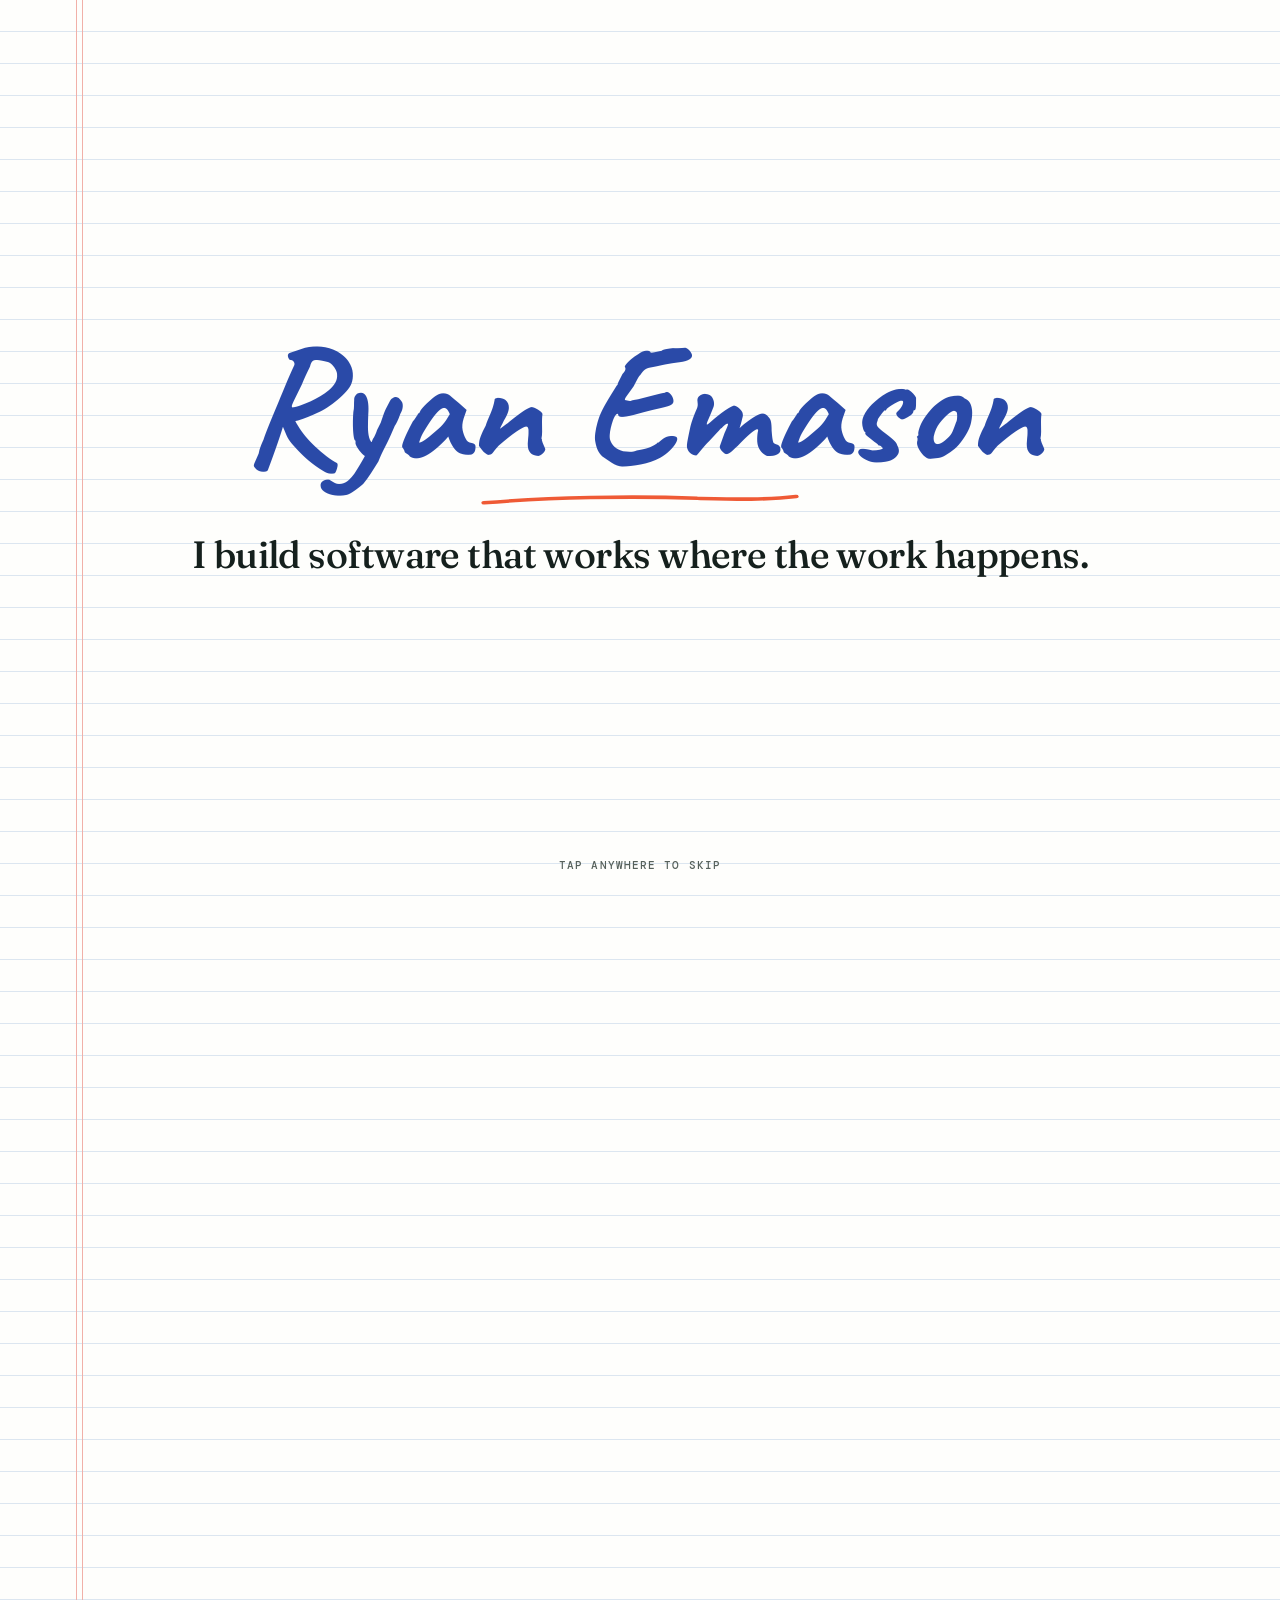
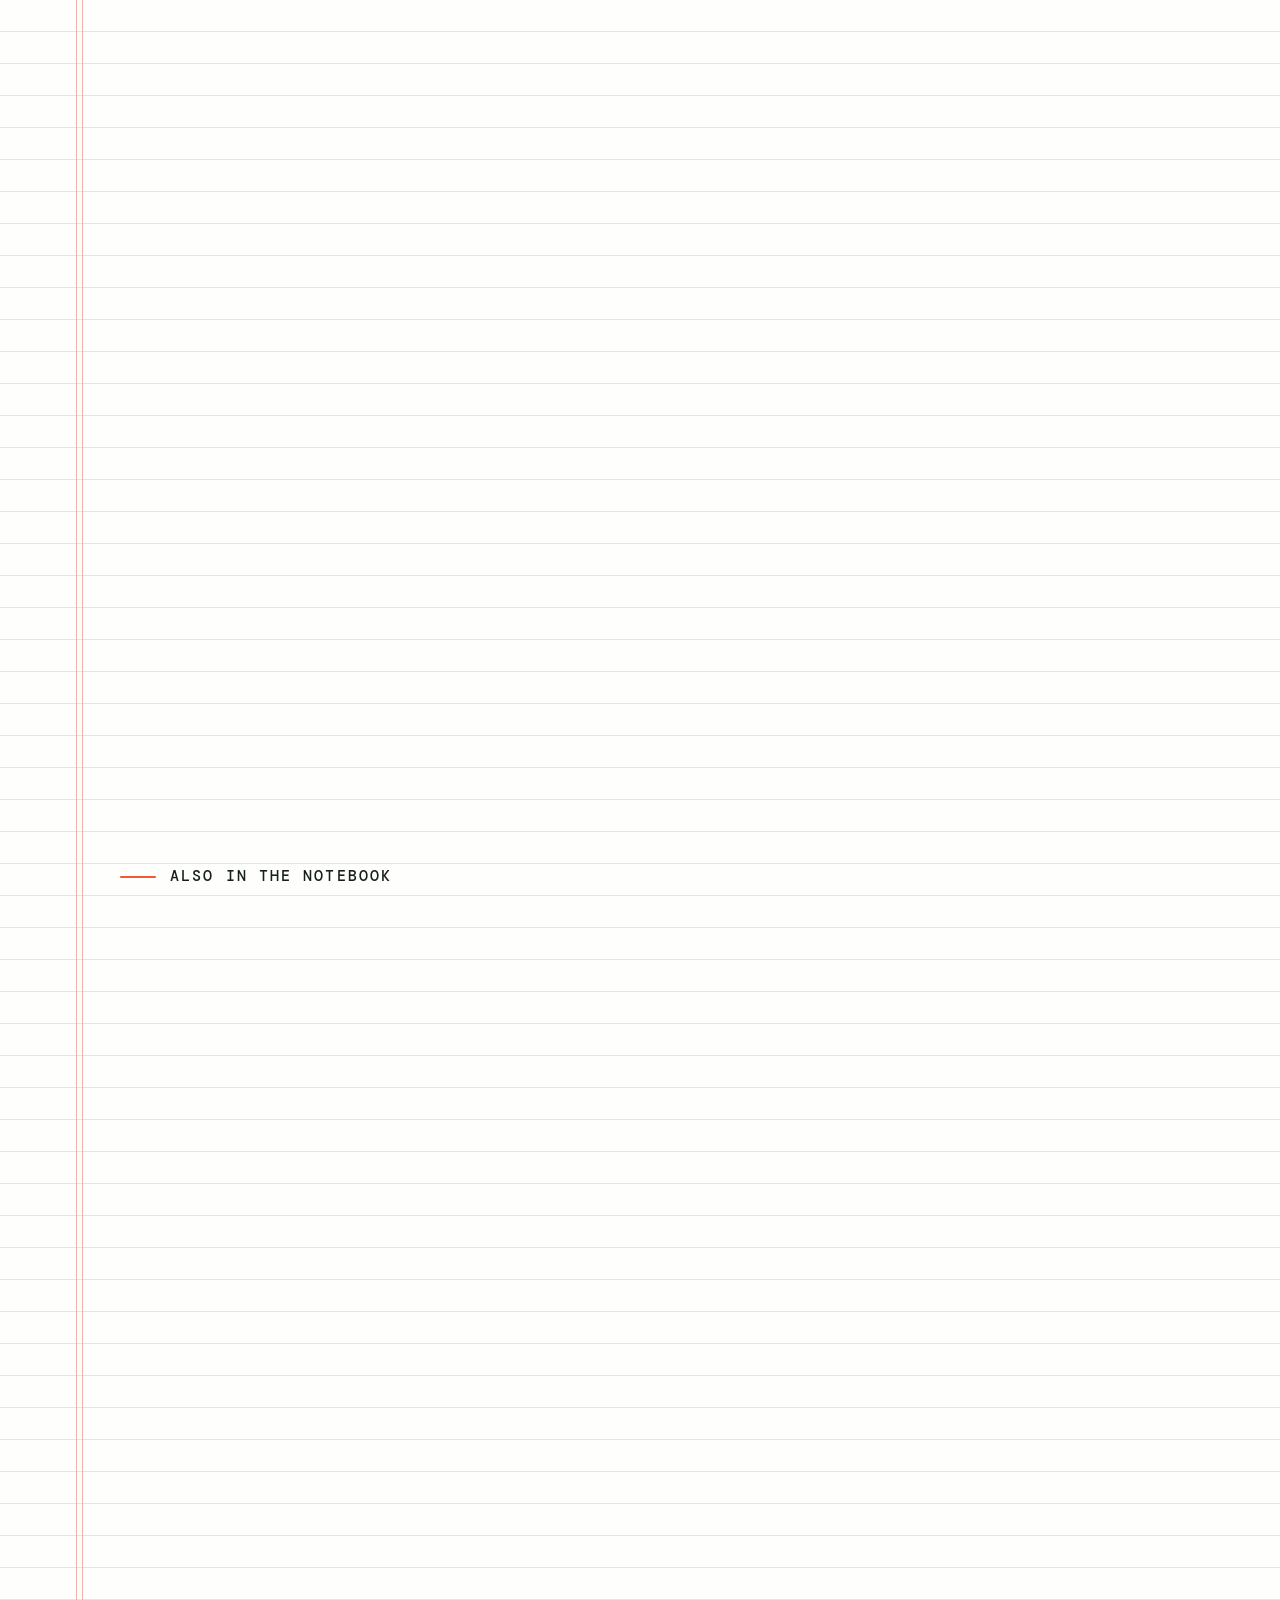
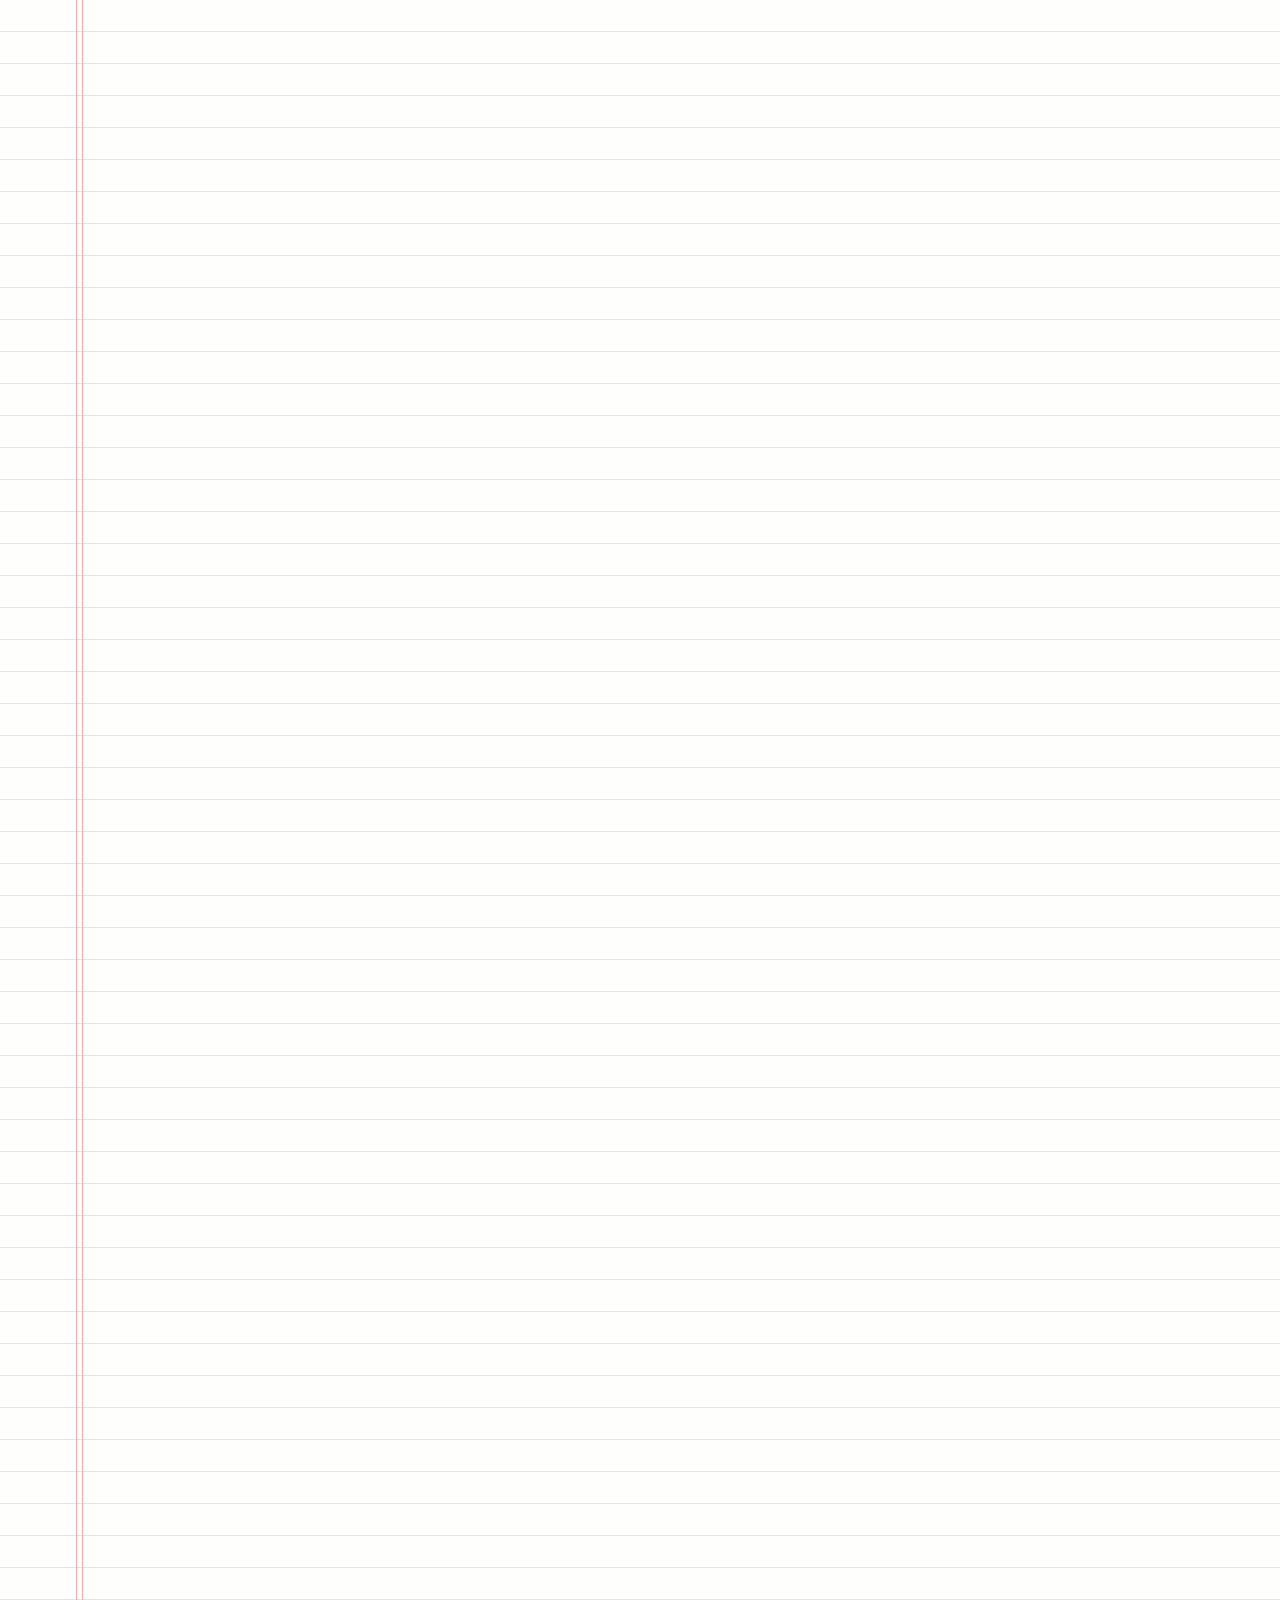
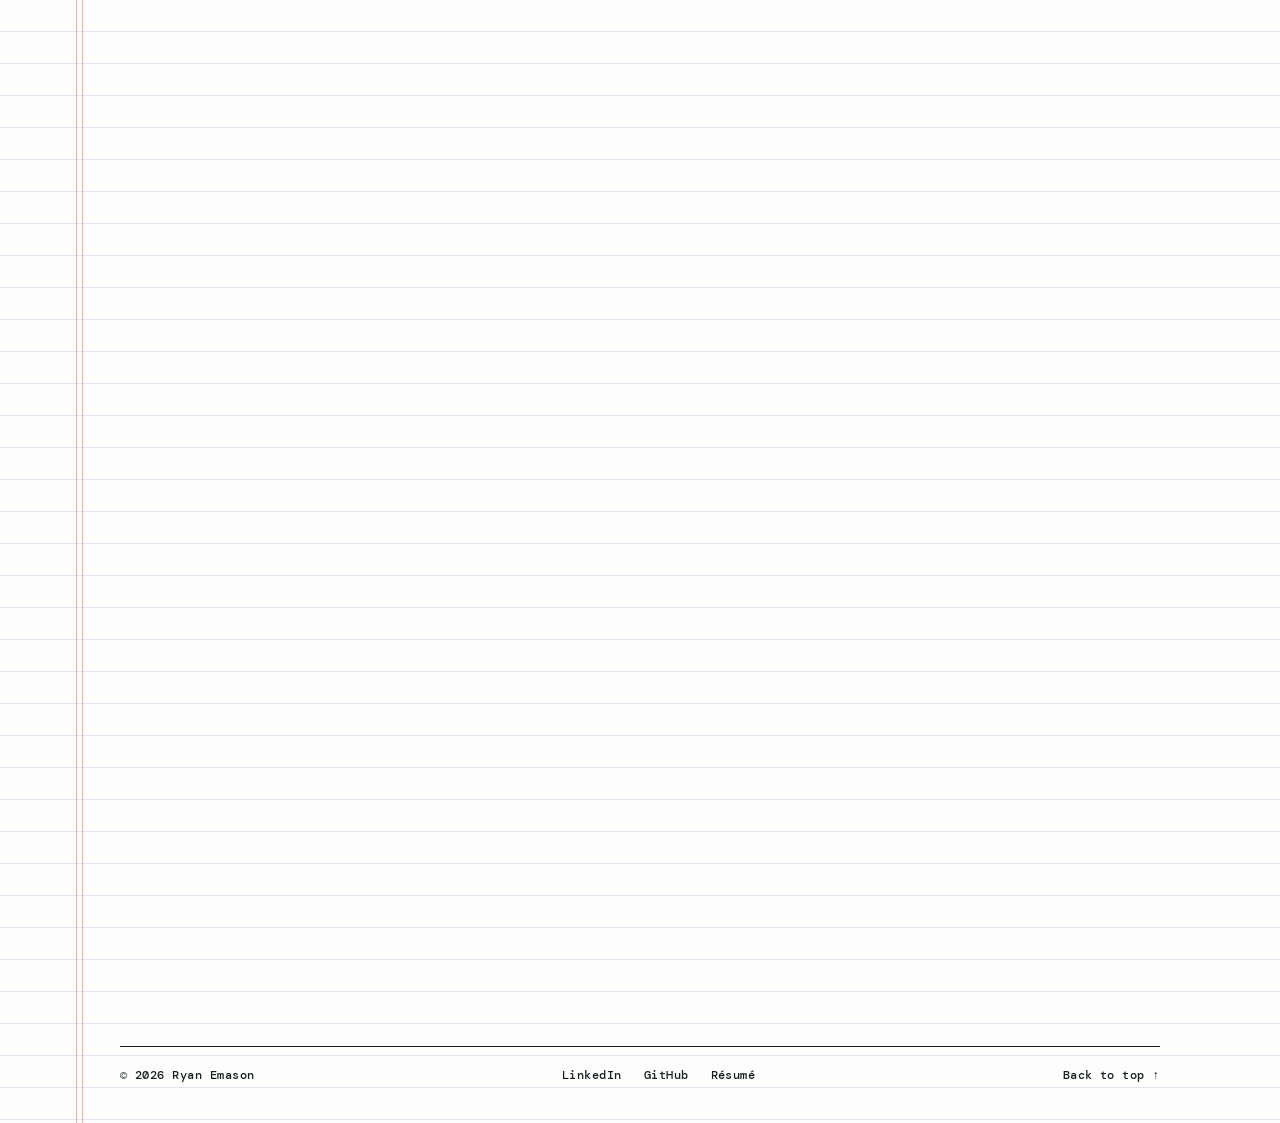
==== commit 09673784: "splash animation tweak + interests" ====
--- a/index.html
+++ b/index.html
@@ -8,7 +8,7 @@
   <link rel="preconnect" href="https://fonts.googleapis.com">
   <link rel="preconnect" href="https://fonts.gstatic.com" crossorigin>
   <link href="https://fonts.googleapis.com/css2?family=Caveat:wght@500;600;700&family=DM+Mono:wght@400;500&family=DM+Sans:opsz,wght@9..40,400;9..40,500;9..40,600;9..40,700&family=Fraunces:ital,opsz,wght@0,9..144,400..700;1,9..144,400..700&display=swap" rel="stylesheet">
-  <link rel="stylesheet" href="styles.css?v=13" />
+  <link rel="stylesheet" href="styles.css?v=18" />
   <script>
     (function () {
       var root = document.documentElement
@@ -45,9 +45,9 @@
     <!-- ============ hero ============ -->
     <section class="hero shell">
       <div>
-        <p class="label label--name" data-reveal><b>Ryan Emason</b> <span>Full&#8209;stack engineer</span></p>
+        <p class="label label--name" data-reveal><b>Ryan Emason</b> <span>Full&#8209;stack engineer & data scientist</span></p>
         <h1 data-type>I build software that works <em><mark>where the work happens.</mark></em></h1>
-        <p class="lede" data-ink style="--delay:.9s">Five-plus years building production software for mining, healthcare and industrial clients — React and TypeScript up front, Python, Node.js and PostgreSQL underneath.</p>
+        <p class="lede" data-ink style="--delay:.9s">Five-plus years building production software for mining, healthcare and industrial clients — React, TypeScript and Flutter up front; PHP, Python, Node.js and PostgreSQL underneath.</p>
         <div class="hero-actions" data-reveal style="--delay:1.4s">
           <a class="btn btn-ink" href="#work">View my work</a>
           <a class="btn btn-line" href="resume.pdf" download="Ryan-Emason-Resume.pdf">Download résumé <span aria-hidden="true">↓</span></a>
@@ -112,7 +112,7 @@
           <p class="desc" data-ink>Fights medical-note fraud by issuing tamper-evident digital notes that trace back to a verified practitioner — handling sensitive records the POPIA-compliant way.</p>
           <dl class="facts-row">
             <div><dt>My role</dt><dd>Co&#8209;founder · Full&#8209;stack</dd></div>
-            <div><dt>Focus</dt><dd>Verification · Subscriptions</dd></div>
+            <div><dt>Built with</dt><dd>React · Node.js · Docker</dd></div>
           </dl>
           <p class="avail">On the web, iOS and Android</p>
           <div class="stores">
@@ -165,13 +165,21 @@
         </div>
       </div>
       <div class="about-copy">
-        <p data-ink>I’m Ryan — a full-stack developer and director at Kosi Connect, building web and mobile products end to end since 2020. I care about the detail that makes software feel considered, from the data model underneath to the screen someone taps in the field.</p>
-        <p data-ink>I pick up unfamiliar, regulated domains quickly — a habit from a biotechnology degree and years of building for mining, healthcare and industrial clients. Now I’m bringing that same curiosity to data science.</p>
-        <div class="toolbox" data-reveal hidden>
-          <span class="tape tape--tr" aria-hidden="true"></span>
-          <p class="label">The toolbox</p>
-          <dl data-skills></dl>
-        </div>
+        <p data-ink>I’m a full-stack developer, building web and mobile products end to end since 2020. I care about the detail that makes software feel considered, from the data model underneath to the screen someone taps in the field.</p>
+        <p data-ink>I pick up unfamiliar, regulated domains quickly, a habit from a biotechnology degree and years of building for mining, healthcare and industrial clients. Now I’m bringing that same curiosity to data science.</p>
+        <div class="interests">
+          <div class="interests-head">
+            <p class="hand" data-write><span>Off the clock</span></p>
+            <svg class="plane-doodle" viewBox="0 0 150 44" aria-hidden="true" data-draw style="--delay:.4s"><path pathLength="1" d="M4 38c34 2 72-6 104-24"/><path pathLength="1" transform="translate(110 13) rotate(-29)" d="M0 0h28M17 0 9-13M17 0l-8 13M4 0 0-6M4 0 0 6"/></svg>
+          </div>
+          <p data-ink>I’m drawn to things that move and the engineering behind them; Formula 1, cars, aircraft, electronics. I photograph planes and can generally identify what’s passing over.</p>
+        </div>
+      </div>
+      <div class="toolbox" data-reveal hidden>
+        <span class="tape tape--tl" aria-hidden="true"></span>
+        <span class="tape tape--tr" aria-hidden="true"></span>
+        <p class="label">The toolbox</p>
+        <dl data-skills></dl>
       </div>
     </section>
 
@@ -225,6 +233,6 @@
   </main>
 
   <script src="resume.js?v=3"></script>
-  <script src="script.js?v=7"></script>
+  <script src="script.js?v=9"></script>
 </body>
 </html>
--- a/styles.css
+++ b/styles.css
@@ -189,17 +189,24 @@
 
 /* ---------- about ---------- */
 .about{display:grid;grid-template-columns:minmax(0,.9fr) minmax(0,1.1fr);gap:72px;align-items:start}
-.about>div:first-child{position:sticky;top:120px}
 .about-copy>p{font-size:18px;line-height:1.75}
 .about-copy>p+p{margin-top:20px;color:var(--muted)}
+/* interests: a pen heading with a plane passing overhead, trailing its contrail */
+.interests{margin-top:36px}
+.interests-head{display:flex;align-items:center;gap:12px}
+.interests .hand{font-size:32px;line-height:1.2}
+.interests>p{font-size:18px;line-height:1.75;color:var(--muted);margin-top:8px}
+.plane-doodle{flex:none;width:150px;height:44px;overflow:visible;fill:none;stroke:var(--pen);stroke-width:2.2;stroke-linecap:round;stroke-linejoin:round}
+.plane-doodle path:first-child{stroke-width:1.5;opacity:.5}
 .sticky{position:relative;rotate:-2.5deg;max-width:300px;margin-top:56px;padding:30px 26px 26px;background:#f4ffc8;box-shadow:0 22px 34px -22px rgba(21,32,29,.5)}
 .sticky p{font:600 25px/1.2 var(--hand);color:var(--ink)}
 .sticky p b{color:var(--orange);font-weight:700}
-.toolbox{position:relative;margin-top:44px;background:#fff;border-radius:3px;padding:34px 32px 30px;box-shadow:var(--shadow);rotate:.6deg}
+/* the toolbox runs the full width under both columns, skills laid out as a grid */
+.toolbox{position:relative;grid-column:1/-1;background:#fff;border-radius:3px;padding:40px var(--card-pad) 34px;box-shadow:var(--shadow);rotate:-.3deg}
 .toolbox .label{margin-bottom:10px}
-.toolbox dl{margin:0}
-.toolbox dl div{display:grid;grid-template-columns:150px 1fr;gap:16px;padding:12px 0;border-top:1px solid var(--line)}
-.toolbox dt{font:500 11px/1.9 var(--mono);letter-spacing:.08em;text-transform:uppercase;color:var(--muted)}
+.toolbox dl{margin:0;display:grid;grid-template-columns:repeat(2,minmax(0,1fr));column-gap:40px}
+.toolbox dl div{padding:16px 0 18px;border-top:1px solid var(--line)}
+.toolbox dt{font:500 11px/1.9 var(--mono);letter-spacing:.08em;text-transform:uppercase;color:var(--muted);margin-bottom:4px}
 .toolbox dd{margin:0;font-size:15px}
 
 /* ---------- experience: plug-in timeline ---------- */
@@ -262,21 +269,9 @@
   background-color:var(--paper);
   background-image:linear-gradient(to bottom,transparent calc(var(--rule-gap) - 1px),var(--rule) calc(var(--rule-gap) - 1px));
   background-size:100% var(--rule-gap);
-  -webkit-backface-visibility:hidden;backface-visibility:hidden;
-}
-/* the page hinges on its left edge like a book; it darkens as it lifts away from the light */
-.splash::after{content:"";position:absolute;inset:0;pointer-events:none;background:linear-gradient(to right,rgba(21,32,29,.24),rgba(21,32,29,.06));opacity:0}
-.splash.turn{box-shadow:0 0 70px rgba(21,32,29,.32);animation:page-turn 1.1s cubic-bezier(.45,0,.7,.8) forwards}
-.splash.turn::after{animation:page-dim 1.1s ease-in forwards}
-/* the next page lies in the shadow of the one being lifted off it */
-.turn-shade{position:fixed;inset:0;z-index:99;pointer-events:none;background:linear-gradient(to right,rgba(21,32,29,.3),rgba(21,32,29,.08) 55%,rgba(21,32,29,0));animation:shade-lift 1.1s ease-in forwards}
-/* viewed from the middle of the screen, hinged on the left edge (the shifts move the pivot, not the eye) */
-@keyframes page-turn{
-  from{transform:perspective(250vw) translateX(-50%) rotateY(0) translateX(50%)}
-  to{transform:perspective(250vw) translateX(-50%) rotateY(-95deg) translateX(50%)}
-}
-@keyframes page-dim{to{opacity:1}}
-@keyframes shade-lift{to{opacity:0}}
+}
+/* the page peels back from its bottom-right corner; script.js draws the fold, the back of the page and its shadow */
+.page-curl{position:fixed;inset:0;z-index:101;width:100%;height:100%;overflow:visible;pointer-events:none;filter:drop-shadow(-6px 8px 14px rgba(21,32,29,.2))}
 .splash-inner{text-align:center;max-width:min(1000px,100%)}
 .splash-name{font:700 clamp(76px,15vw,168px)/1 var(--hand);color:var(--pen)}
 .splash-name .word{display:inline-block;white-space:nowrap}
@@ -348,11 +343,13 @@
 .motion .stack.in .stack-back{opacity:1;transform:none;transition:opacity .35s ease .75s,transform 1.3s var(--ease) .75s}
 
 /* ---------- responsive ---------- */
+@media(min-width:1101px){
+  .toolbox dl{grid-template-columns:repeat(4,minmax(0,1fr))}
+}
 @media(max-width:1000px){
   .hero{grid-template-columns:1fr;gap:64px}
   .intro{max-width:460px}
   .project,.about{grid-template-columns:1fr;gap:40px}
-  .about>div:first-child{position:static}
   .project--flip .project-copy{order:0}
 }
 @media(max-width:760px){
@@ -410,7 +407,10 @@
   .mini{padding:36px 24px 26px}
   .mini--right{margin-top:12px}
   .toolbox{padding:24px}
-  .toolbox dl div{grid-template-columns:1fr;gap:2px}
+  .toolbox .tape--tl{display:none}
+  .toolbox dl{grid-template-columns:1fr}
+  .toolbox dl div{padding:12px 0}
+  .toolbox dt{margin-bottom:2px}
   .timeline{--sock:36px}
   .stops{padding-left:58px}
   .stop{font-size:12px;gap:10px}
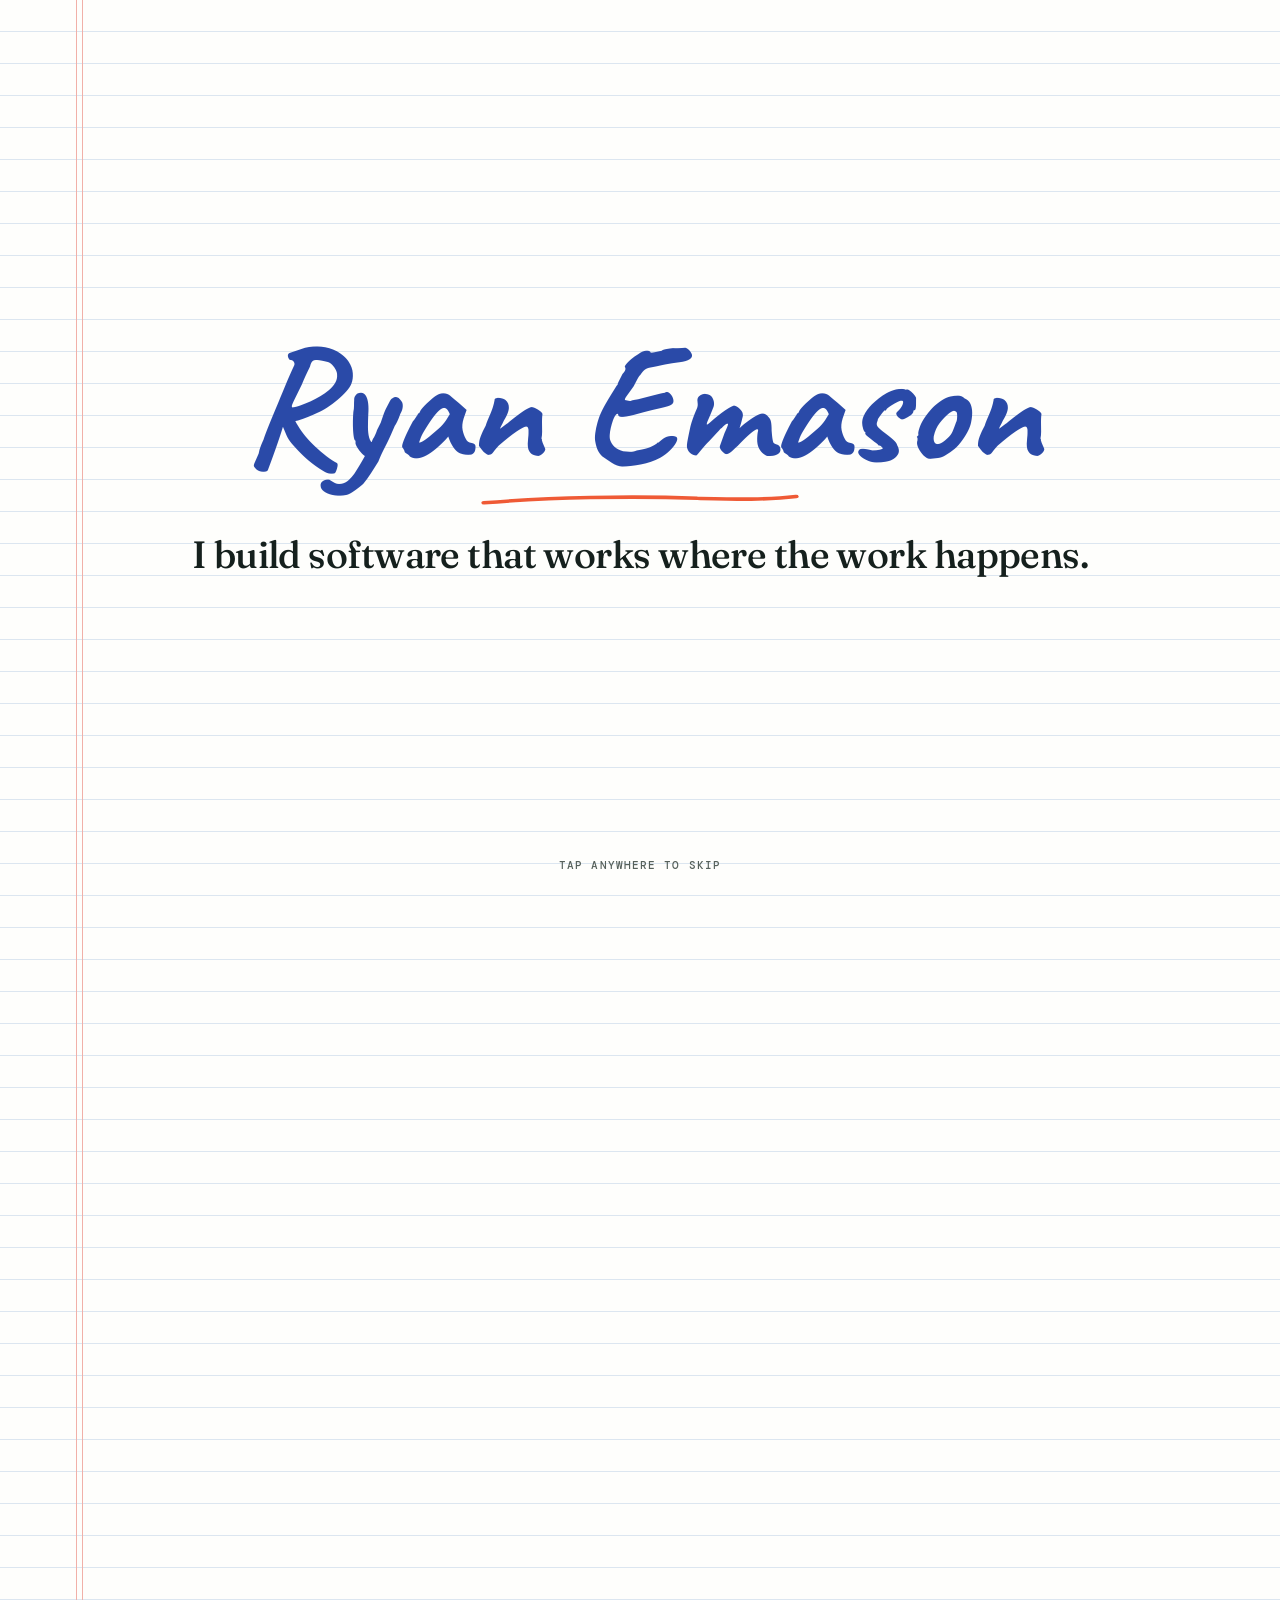
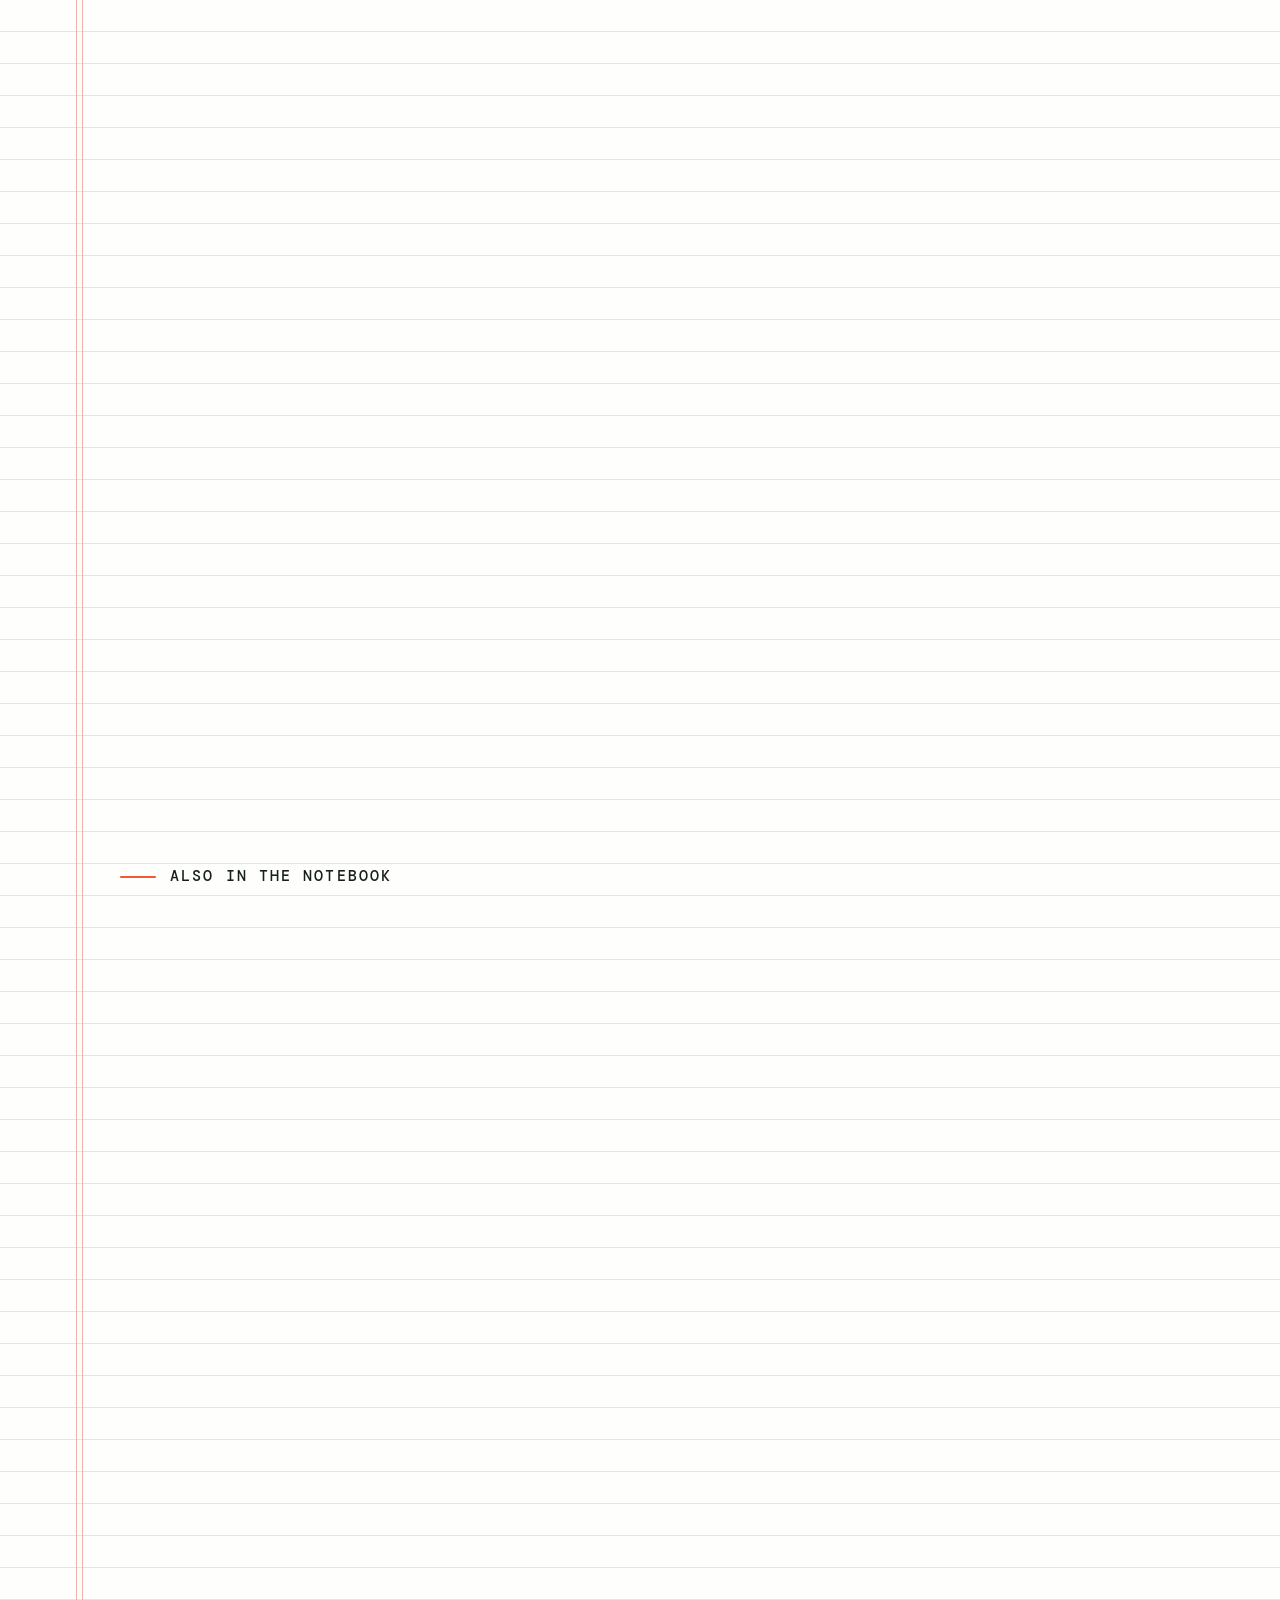
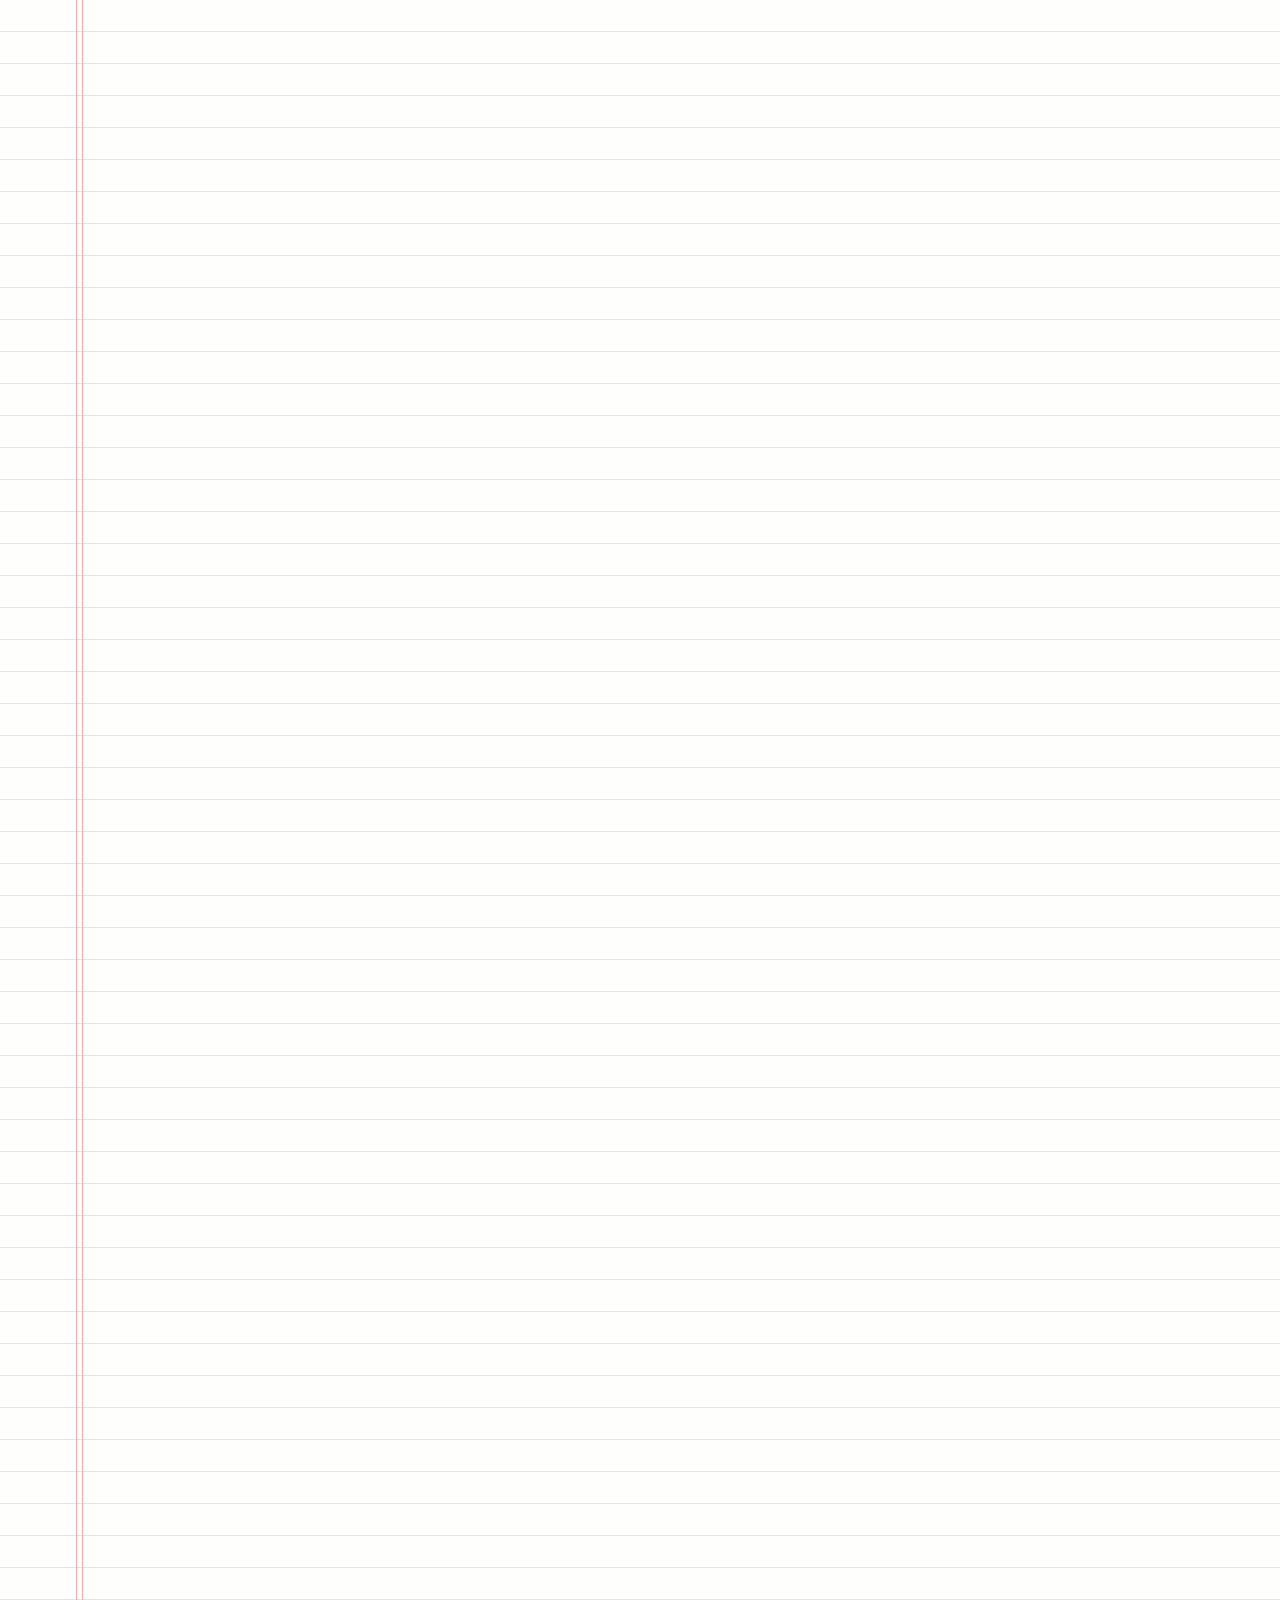
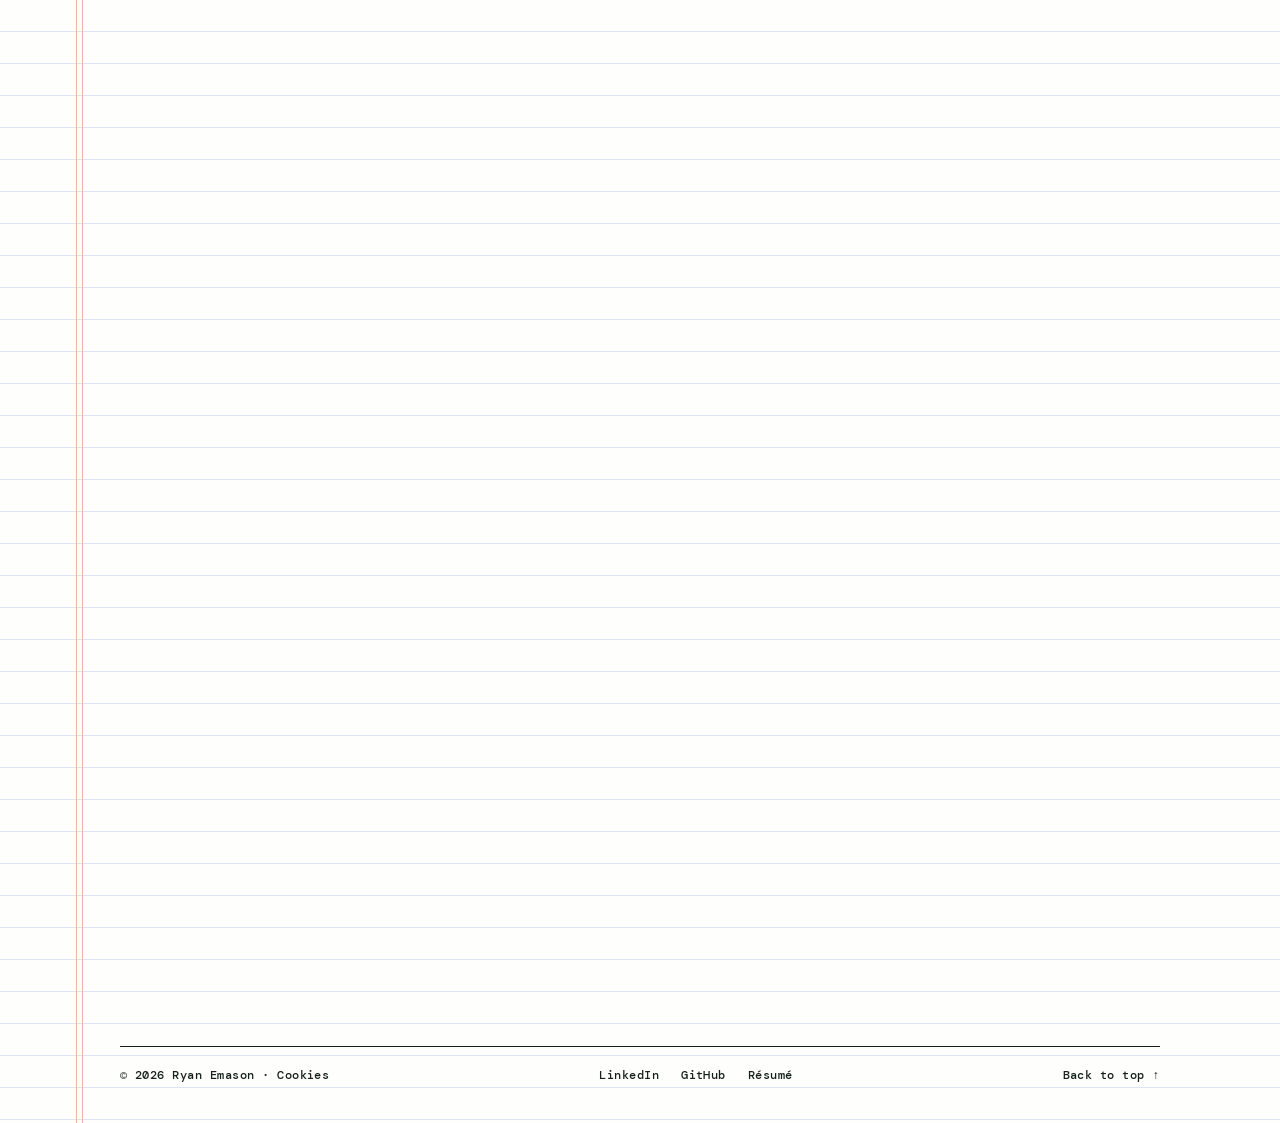
==== commit 75564557: "google analytics" ====
--- a/index.html
+++ b/index.html
@@ -5,6 +5,9 @@
   <meta name="viewport" content="width=device-width, initial-scale=1.0" />
   <meta name="description" content="Ryan Emason — full-stack engineer building production software for mining, healthcare and industrial clients." />
   <title>Ryan Emason — Full-stack engineer</title>
+  <link rel="icon" href="favicon.svg" type="image/svg+xml" />
+  <link rel="icon" href="favicon-32.png" sizes="32x32" type="image/png" />
+  <link rel="apple-touch-icon" href="apple-touch-icon.png" />
   <link rel="preconnect" href="https://fonts.googleapis.com">
   <link rel="preconnect" href="https://fonts.gstatic.com" crossorigin>
   <link href="https://fonts.googleapis.com/css2?family=Caveat:wght@500;600;700&family=DM+Mono:wght@400;500&family=DM+Sans:opsz,wght@9..40,400;9..40,500;9..40,600;9..40,700&family=Fraunces:ital,opsz,wght@0,9..144,400..700;1,9..144,400..700&display=swap" rel="stylesheet">
@@ -20,6 +23,8 @@
       setTimeout(function () { if (!window.__motionReady) root.classList.remove('motion', 'splashing') }, 2500)
     })()
   </script>
+  <!-- cookie consent; loads Google Analytics only after a yes -->
+  <script src="consent.js?v=1" defer></script>
 </head>
 <body>
   <div class="splash" aria-hidden="true">
@@ -37,7 +42,7 @@
     <div class="nav-inner shell">
       <a class="brand" href="#top" aria-label="Ryan Emason, home"><span>RE</span><i></i></a>
       <nav class="nav-links" aria-label="Sections"><a href="#work">Work</a><a href="#about">About</a><a href="#experience">Experience</a><a href="#contact">Contact</a></nav>
-      <a class="btn btn-ink btn-sm" href="mailto:hello@ryanemm.tech">Let’s talk</a>
+      <a data-goatcounter-click="email-click" class="btn btn-ink btn-sm" href="mailto:hello@ryanemm.tech">Let’s talk</a>
     </div>
   </header>
 
@@ -50,7 +55,7 @@
         <p class="lede" data-ink style="--delay:.9s">Five-plus years building production software for mining, healthcare and industrial clients — React, TypeScript and Flutter up front; PHP, Python, Node.js and PostgreSQL underneath.</p>
         <div class="hero-actions" data-reveal style="--delay:1.4s">
           <a class="btn btn-ink" href="#work">View my work</a>
-          <a class="btn btn-line" href="resume.pdf" download="Ryan-Emason-Resume.pdf">Download résumé <span aria-hidden="true">↓</span></a>
+          <a data-goatcounter-click="resume-download" class="btn btn-line" href="resume.pdf?v=4" download="Ryan-Emason-Resume.pdf">Download résumé <span aria-hidden="true">↓</span></a>
         </div>
       </div>
 
@@ -63,7 +68,7 @@
           </div>
           <div>
             <dt>Contact</dt>
-            <dd><a href="mailto:hello@ryanemm.tech">hello@ryanemm.tech</a><a href="https://wa.me/27674930181" target="_blank" rel="noreferrer">WhatsApp +27 67 493 0181</a></dd>
+            <dd><a data-goatcounter-click="email-click" href="mailto:hello@ryanemm.tech">hello@ryanemm.tech</a><a data-goatcounter-click="whatsapp-click" href="https://wa.me/27674930181" target="_blank" rel="noreferrer">WhatsApp +27 67 493 0181</a></dd>
           </div>
         </dl>
       </aside>
@@ -191,7 +196,7 @@
           <h2 data-type>Pick a year, <em><mark>plug it in.</mark></em></h2>
         </div>
         <div class="actions" data-reveal>
-          <a class="btn btn-ink btn-sm" href="resume.pdf" download="Ryan-Emason-Resume.pdf">Download PDF <span aria-hidden="true">↓</span></a>
+          <a data-goatcounter-click="resume-download" class="btn btn-ink btn-sm" href="resume.pdf?v=4" download="Ryan-Emason-Resume.pdf">Download PDF <span aria-hidden="true">↓</span></a>
           <a class="text-link" href="resume.html" target="_blank" rel="noreferrer">Full résumé ↗</a>
         </div>
       </header>
@@ -215,24 +220,26 @@
     <section class="contact shell" id="contact">
       <p class="label" data-reveal><span><span class="no">04</span> · Get in touch</span></p>
       <h2 data-type>Have something worth <em><mark>building?</mark></em></h2>
-      <a class="email" href="mailto:hello@ryanemm.tech" data-reveal style="--delay:.6s">hello@ryanemm.tech <span aria-hidden="true">↗</span>
+      <a data-goatcounter-click="email-click" class="email" href="mailto:hello@ryanemm.tech" data-reveal style="--delay:.6s">hello@ryanemm.tech <span aria-hidden="true">↗</span>
         <svg class="scribble" viewBox="0 0 240 18" preserveAspectRatio="none" aria-hidden="true" data-draw style="--delay:1.2s"><path pathLength="1" d="M3 11c50-5 110-7 160-5 28 1 52 2 74-1"/></svg>
       </a>
       <p class="hand signoff" data-write style="--delay:.4s" aria-hidden="true"><span>— Ryan</span></p>
 
       <footer>
-        <span>© 2026 Ryan Emason</span>
+        <span>© 2026 Ryan Emason · <a href="#cookies" data-consent-open>Cookies</a></span>
         <nav aria-label="Elsewhere">
-          <a href="https://www.linkedin.com/in/ryan-emason-678571213" target="_blank" rel="noreferrer">LinkedIn</a>
-          <a href="https://github.com/ryanemm" target="_blank" rel="noreferrer">GitHub</a>
-          <a href="resume.pdf" download="Ryan-Emason-Resume.pdf">Résumé</a>
+          <a data-goatcounter-click="linkedin-click" href="https://www.linkedin.com/in/ryan-emason-678571213" target="_blank" rel="noreferrer">LinkedIn</a>
+          <a data-goatcounter-click="github-click" href="https://github.com/ryanemm" target="_blank" rel="noreferrer">GitHub</a>
+          <a data-goatcounter-click="resume-download" href="resume.pdf?v=4" download="Ryan-Emason-Resume.pdf">Résumé</a>
         </nav>
         <a href="#top">Back to top ↑</a>
       </footer>
     </section>
   </main>
 
-  <script src="resume.js?v=3"></script>
+  <script src="resume.js?v=4"></script>
   <script src="script.js?v=9"></script>
+  <!-- visitor stats: https://ryanemm.goatcounter.com (not counted on localhost) -->
+  <script data-goatcounter="https://ryanemm.goatcounter.com/count" async src="https://gc.zgo.at/count.js"></script>
 </body>
 </html>
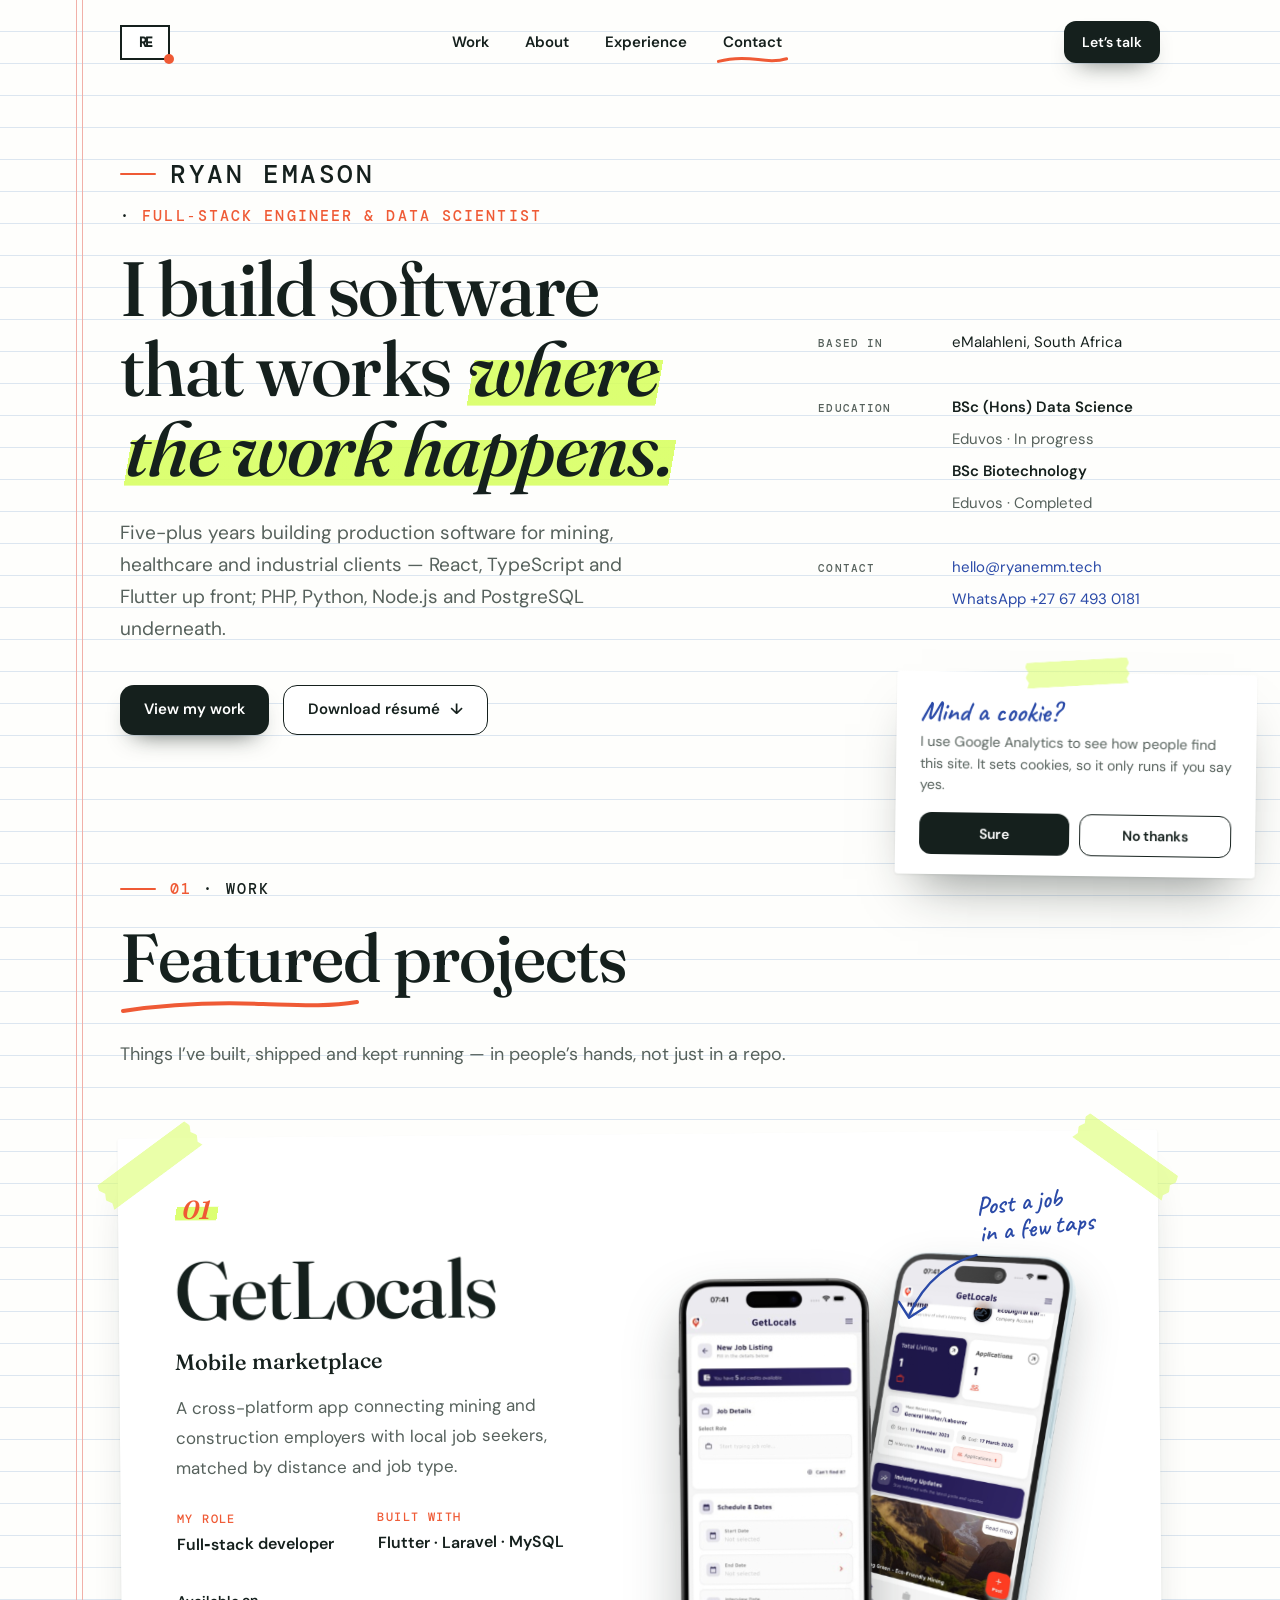
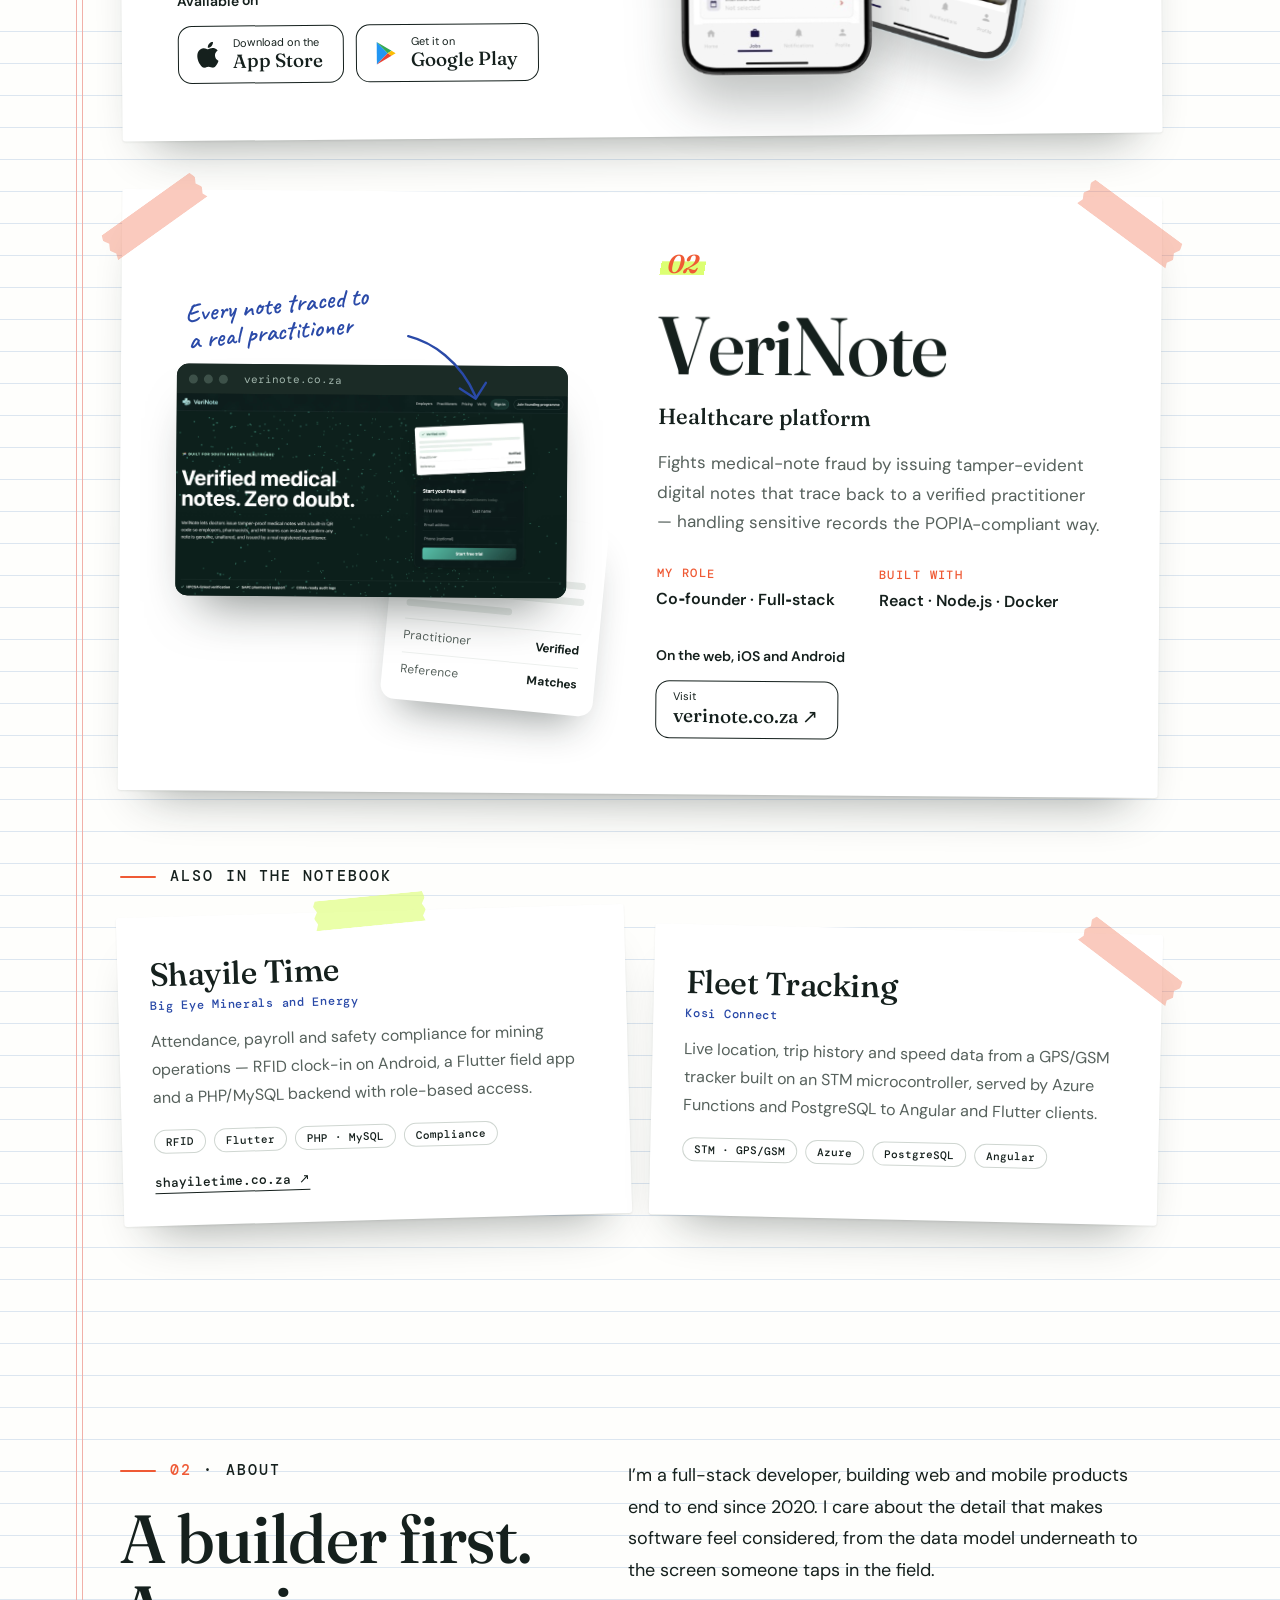
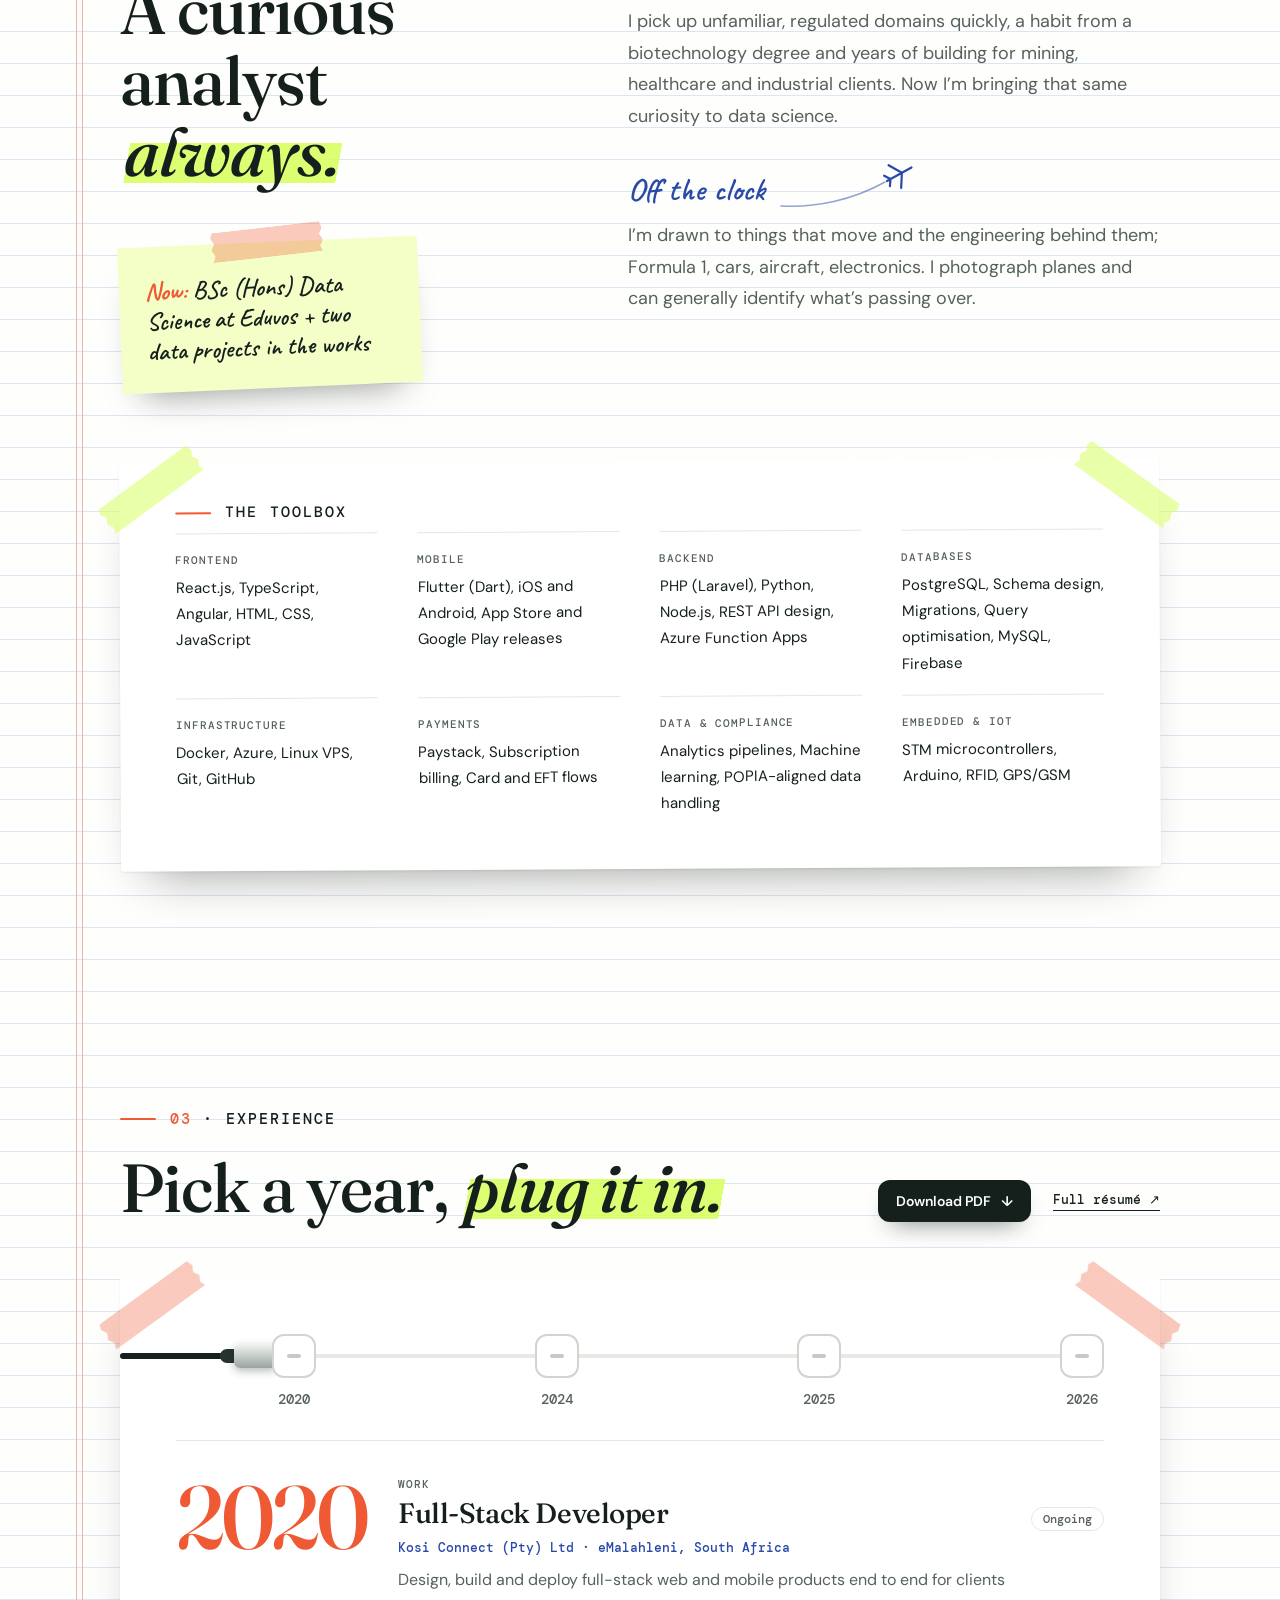
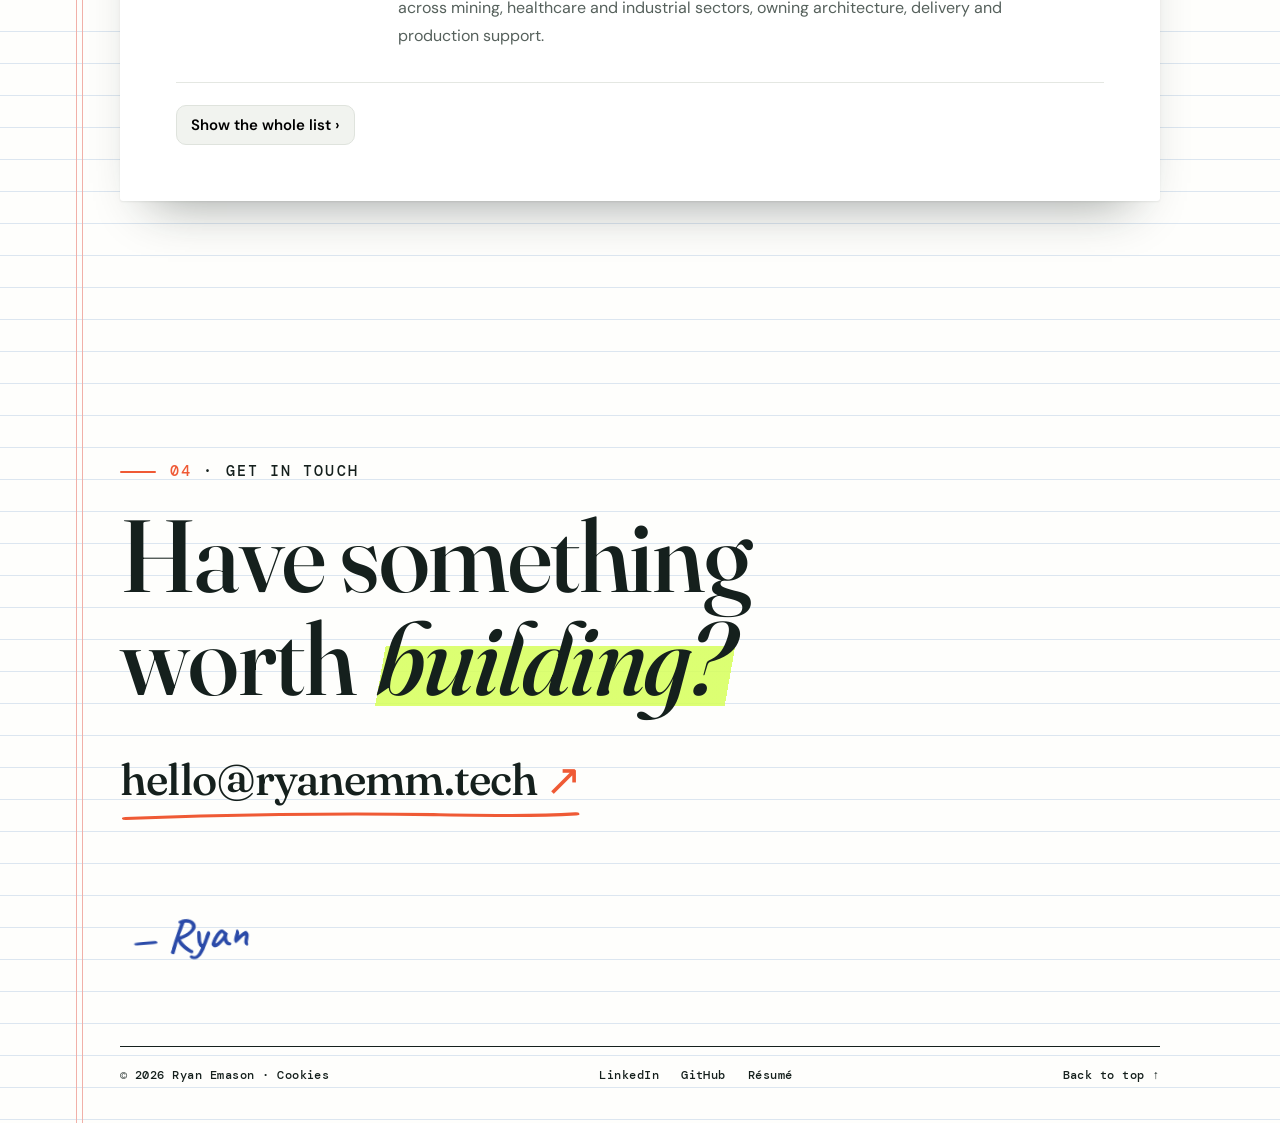
==== commit 45787230: "Remove splash screen Drop the handwritten-name intro and page-peel animation; the homepage now opens" ====
--- a/index.html
+++ b/index.html
@@ -11,31 +11,20 @@
   <link rel="preconnect" href="https://fonts.googleapis.com">
   <link rel="preconnect" href="https://fonts.gstatic.com" crossorigin>
   <link href="https://fonts.googleapis.com/css2?family=Caveat:wght@500;600;700&family=DM+Mono:wght@400;500&family=DM+Sans:opsz,wght@9..40,400;9..40,500;9..40,600;9..40,700&family=Fraunces:ital,opsz,wght@0,9..144,400..700;1,9..144,400..700&display=swap" rel="stylesheet">
-  <link rel="stylesheet" href="styles.css?v=18" />
+  <link rel="stylesheet" href="styles.css?v=19" />
   <script>
     (function () {
       var root = document.documentElement
       if (matchMedia('(prefers-reduced-motion: reduce)').matches) return
       root.classList.add('motion')
-      // the splash plays once per browser session
-      try { if (!sessionStorage.getItem('re-splash')) root.classList.add('splashing') } catch (e) {}
       // safety net: if script.js never runs, show everything instead of a blank page
-      setTimeout(function () { if (!window.__motionReady) root.classList.remove('motion', 'splashing') }, 2500)
+      setTimeout(function () { if (!window.__motionReady) root.classList.remove('motion') }, 2500)
     })()
   </script>
   <!-- cookie consent; loads Google Analytics only after a yes -->
-  <script src="consent.js?v=1" defer></script>
+  <script src="consent.js?v=2" defer></script>
 </head>
 <body>
-  <div class="splash" aria-hidden="true">
-    <div class="splash-inner">
-      <p class="splash-name">Ryan Emason</p>
-      <svg class="scribble" viewBox="0 0 240 18" preserveAspectRatio="none"><path pathLength="1" d="M3 11c50-6 110-8 160-5 28 1 52 2 74-2"/></svg>
-      <p class="splash-sub">I build software that works where the work happens.</p>
-    </div>
-    <p class="splash-hint">Tap anywhere to skip</p>
-  </div>
-
   <a class="skip" href="#top">Skip to content</a>
 
   <header class="nav">
@@ -238,7 +227,7 @@
   </main>
 
   <script src="resume.js?v=4"></script>
-  <script src="script.js?v=9"></script>
+  <script src="script.js?v=10"></script>
   <!-- visitor stats: https://ryanemm.goatcounter.com (not counted on localhost) -->
   <script data-goatcounter="https://ryanemm.goatcounter.com/count" async src="https://gc.zgo.at/count.js"></script>
 </body>
--- a/styles.css
+++ b/styles.css
@@ -28,7 +28,7 @@
   -webkit-font-smoothing:antialiased;
 }
 /* the red double margin line of an exercise book — drawn above the sticky nav so it never breaks */
-body::before,.splash::before{content:"";position:absolute;top:0;bottom:0;left:var(--margin-x);width:5px;border-left:1px solid var(--margin);border-right:1px solid var(--margin);pointer-events:none}
+body::before{content:"";position:absolute;top:0;bottom:0;left:var(--margin-x);width:5px;border-left:1px solid var(--margin);border-right:1px solid var(--margin);pointer-events:none}
 body::before{z-index:55}
 
 img{max-width:100%;height:auto;display:block}
@@ -260,27 +260,6 @@
 .full-list small{display:block;font:500 12px var(--mono);color:var(--pen);margin-top:2px}
 .timeline-error{color:var(--muted)}
 
-/* ---------- splash: name written, subtitle typed, then the page is turned over ---------- */
-.splash{display:none}
-.splashing .splash{display:grid}
-.splashing body{overflow:hidden}
-.splash{
-  position:fixed;inset:0;z-index:100;place-items:center;padding:0 var(--gutter) 0 var(--gutter-l);cursor:pointer;
-  background-color:var(--paper);
-  background-image:linear-gradient(to bottom,transparent calc(var(--rule-gap) - 1px),var(--rule) calc(var(--rule-gap) - 1px));
-  background-size:100% var(--rule-gap);
-}
-/* the page peels back from its bottom-right corner; script.js draws the fold, the back of the page and its shadow */
-.page-curl{position:fixed;inset:0;z-index:101;width:100%;height:100%;overflow:visible;pointer-events:none;filter:drop-shadow(-6px 8px 14px rgba(21,32,29,.2))}
-.splash-inner{text-align:center;max-width:min(1000px,100%)}
-.splash-name{font:700 clamp(76px,15vw,168px)/1 var(--hand);color:var(--pen)}
-.splash-name .word{display:inline-block;white-space:nowrap}
-.splash-name .sl{display:inline-block;clip-path:inset(-30% 110% -30% -15%)}
-.splash.go .sl{clip-path:inset(-30% -25% -30% -25%);transition:clip-path .17s linear calc(var(--i) * 95ms)}
-.splash .scribble{width:min(320px,70%);height:16px;margin:4px auto 0}
-.splash-sub{font:500 clamp(24px,3.4vw,38px)/1.25 var(--serif);letter-spacing:-.015em;margin-top:22px}
-.splash-hint{position:absolute;bottom:28px;left:0;right:0;text-align:center;font:500 11px var(--mono);letter-spacing:.1em;text-transform:uppercase;color:var(--muted);opacity:0;transition:opacity .6s ease 1.5s}
-.splash.go .splash-hint{opacity:1}
 
 /* ---------- contact ---------- */
 .contact{padding:140px 0 40px}
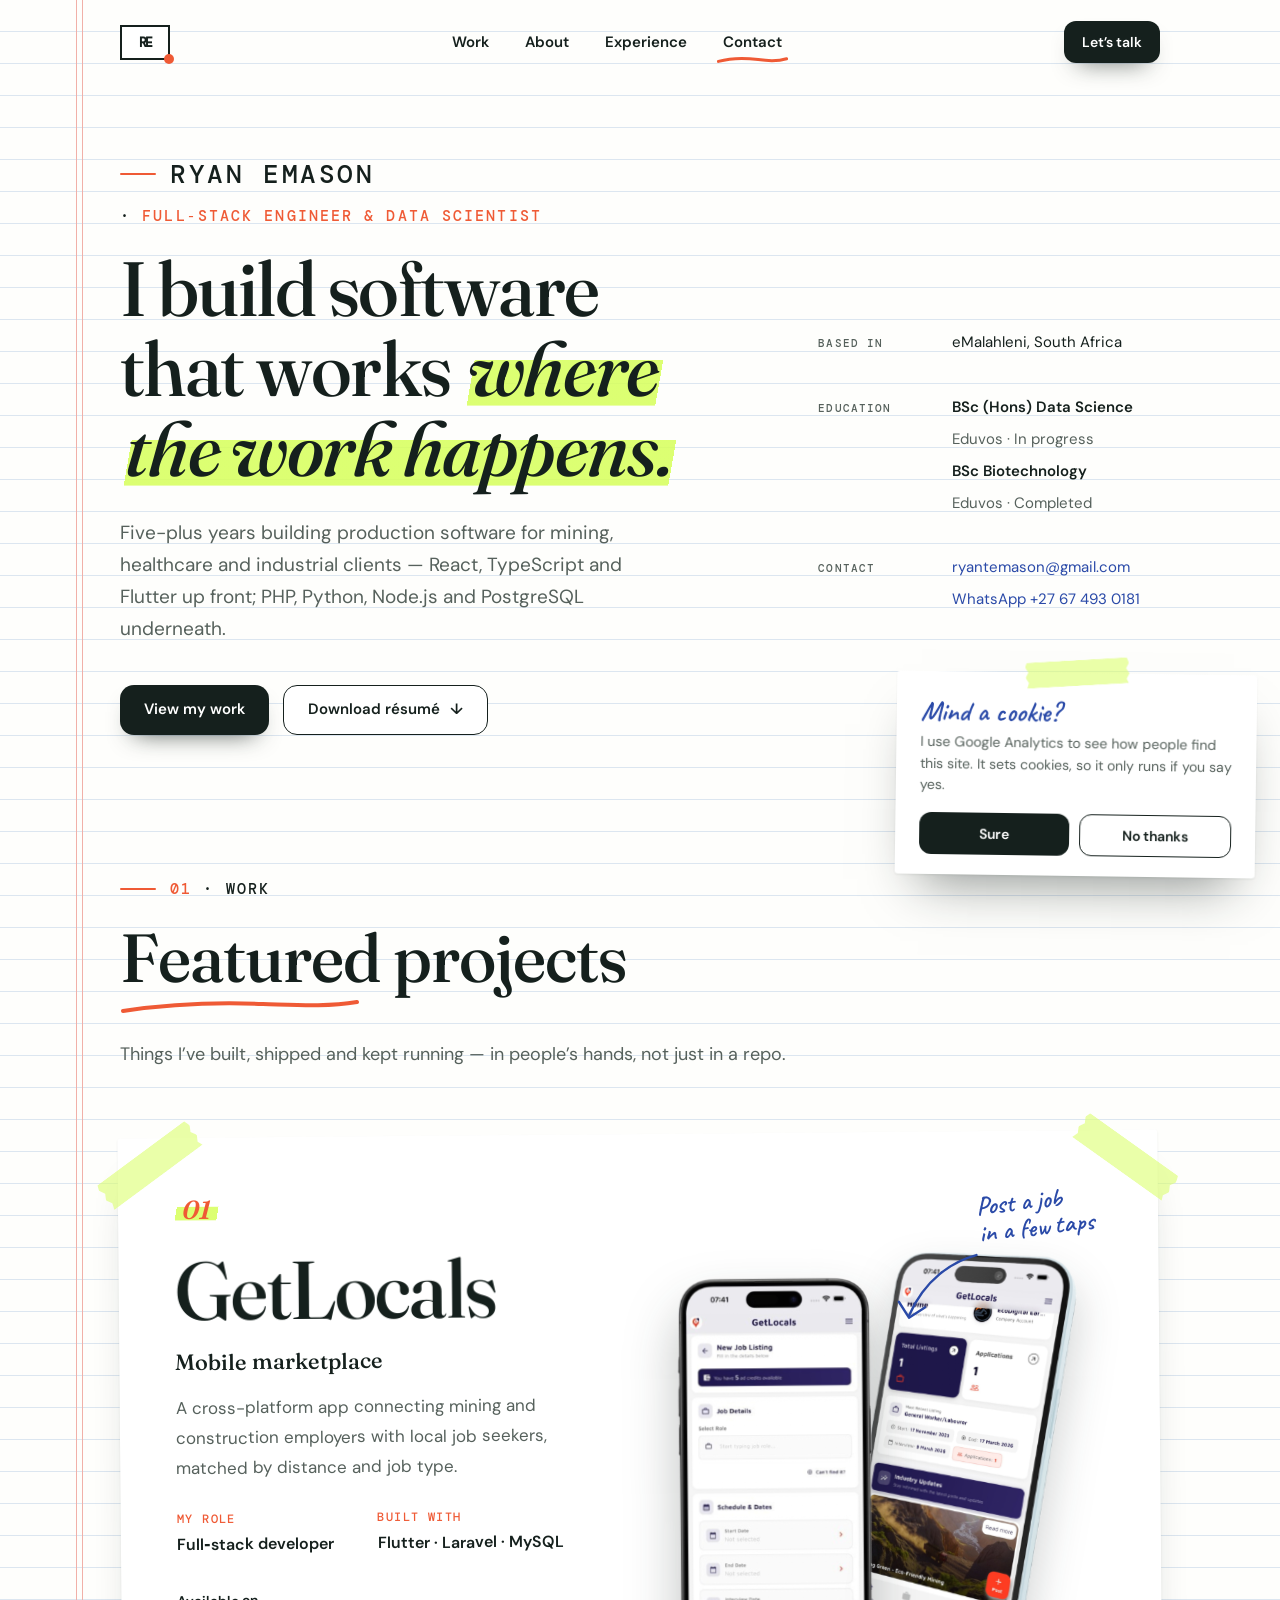
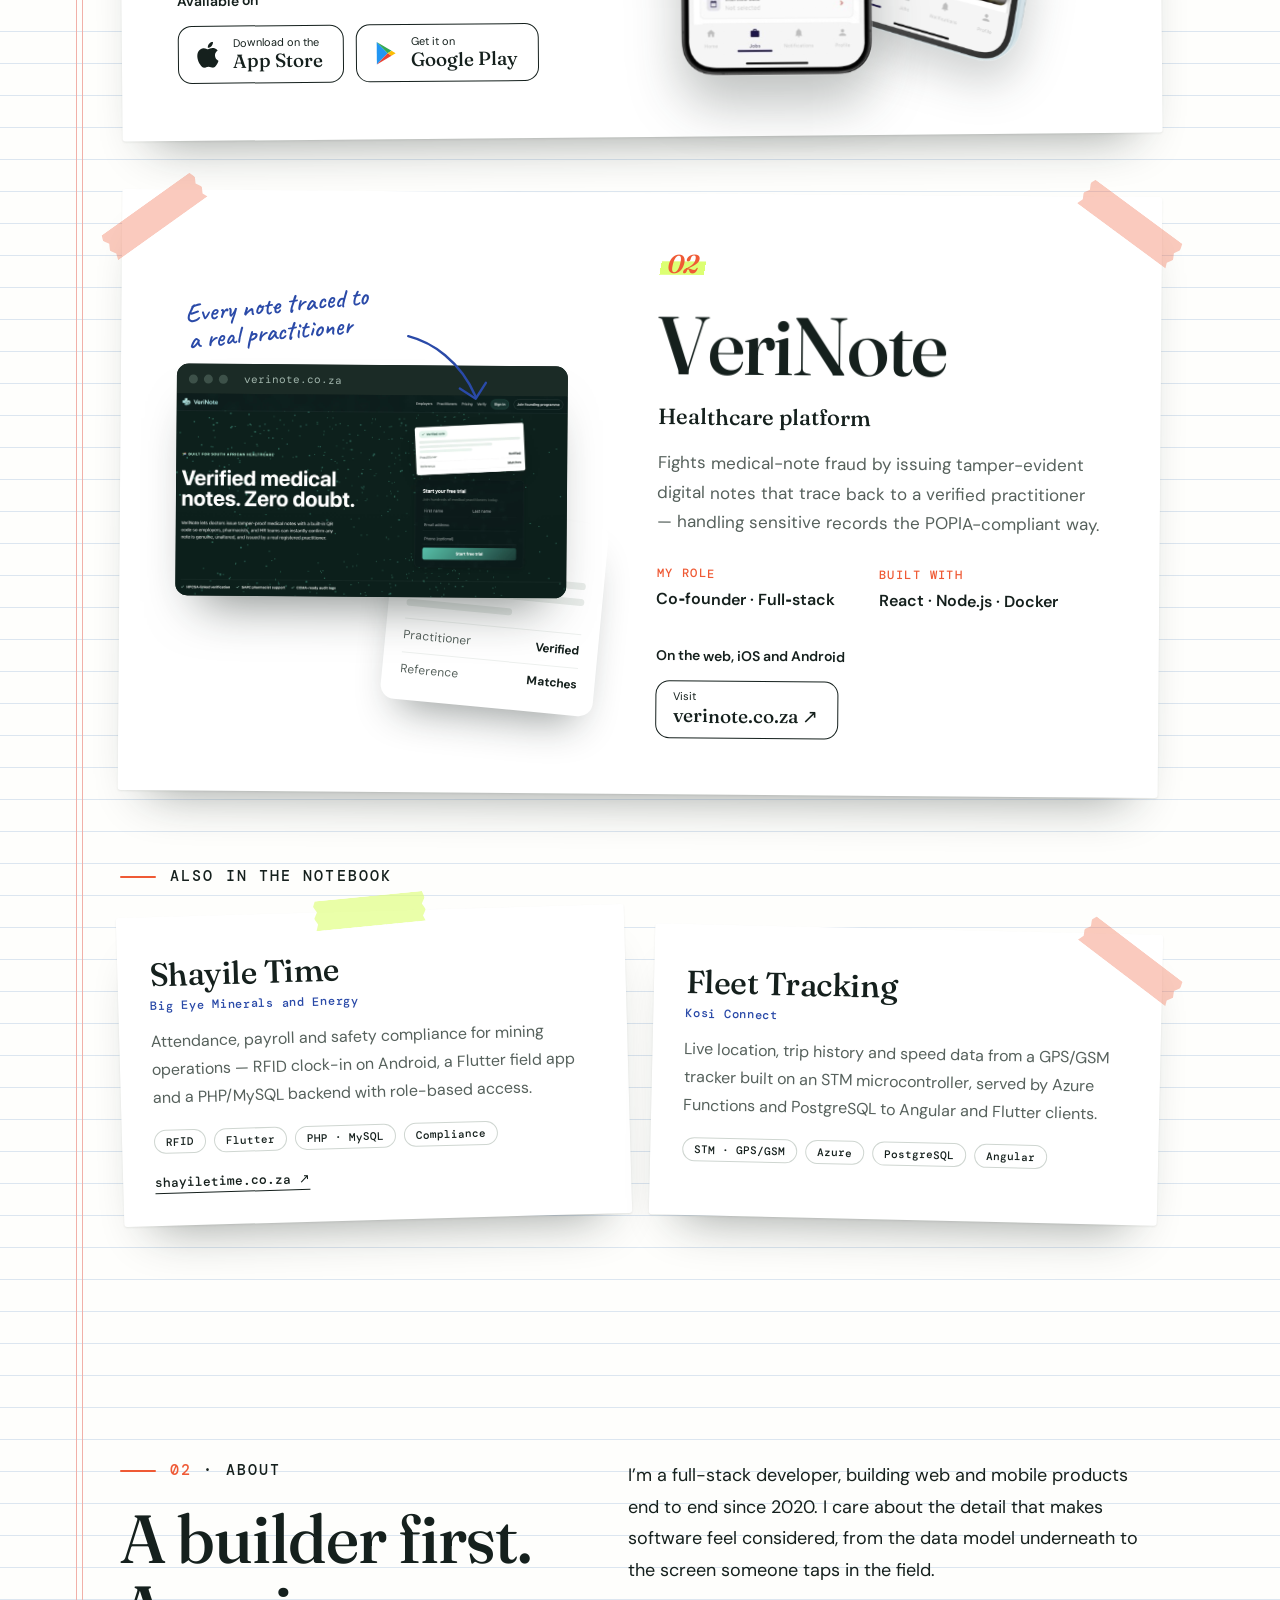
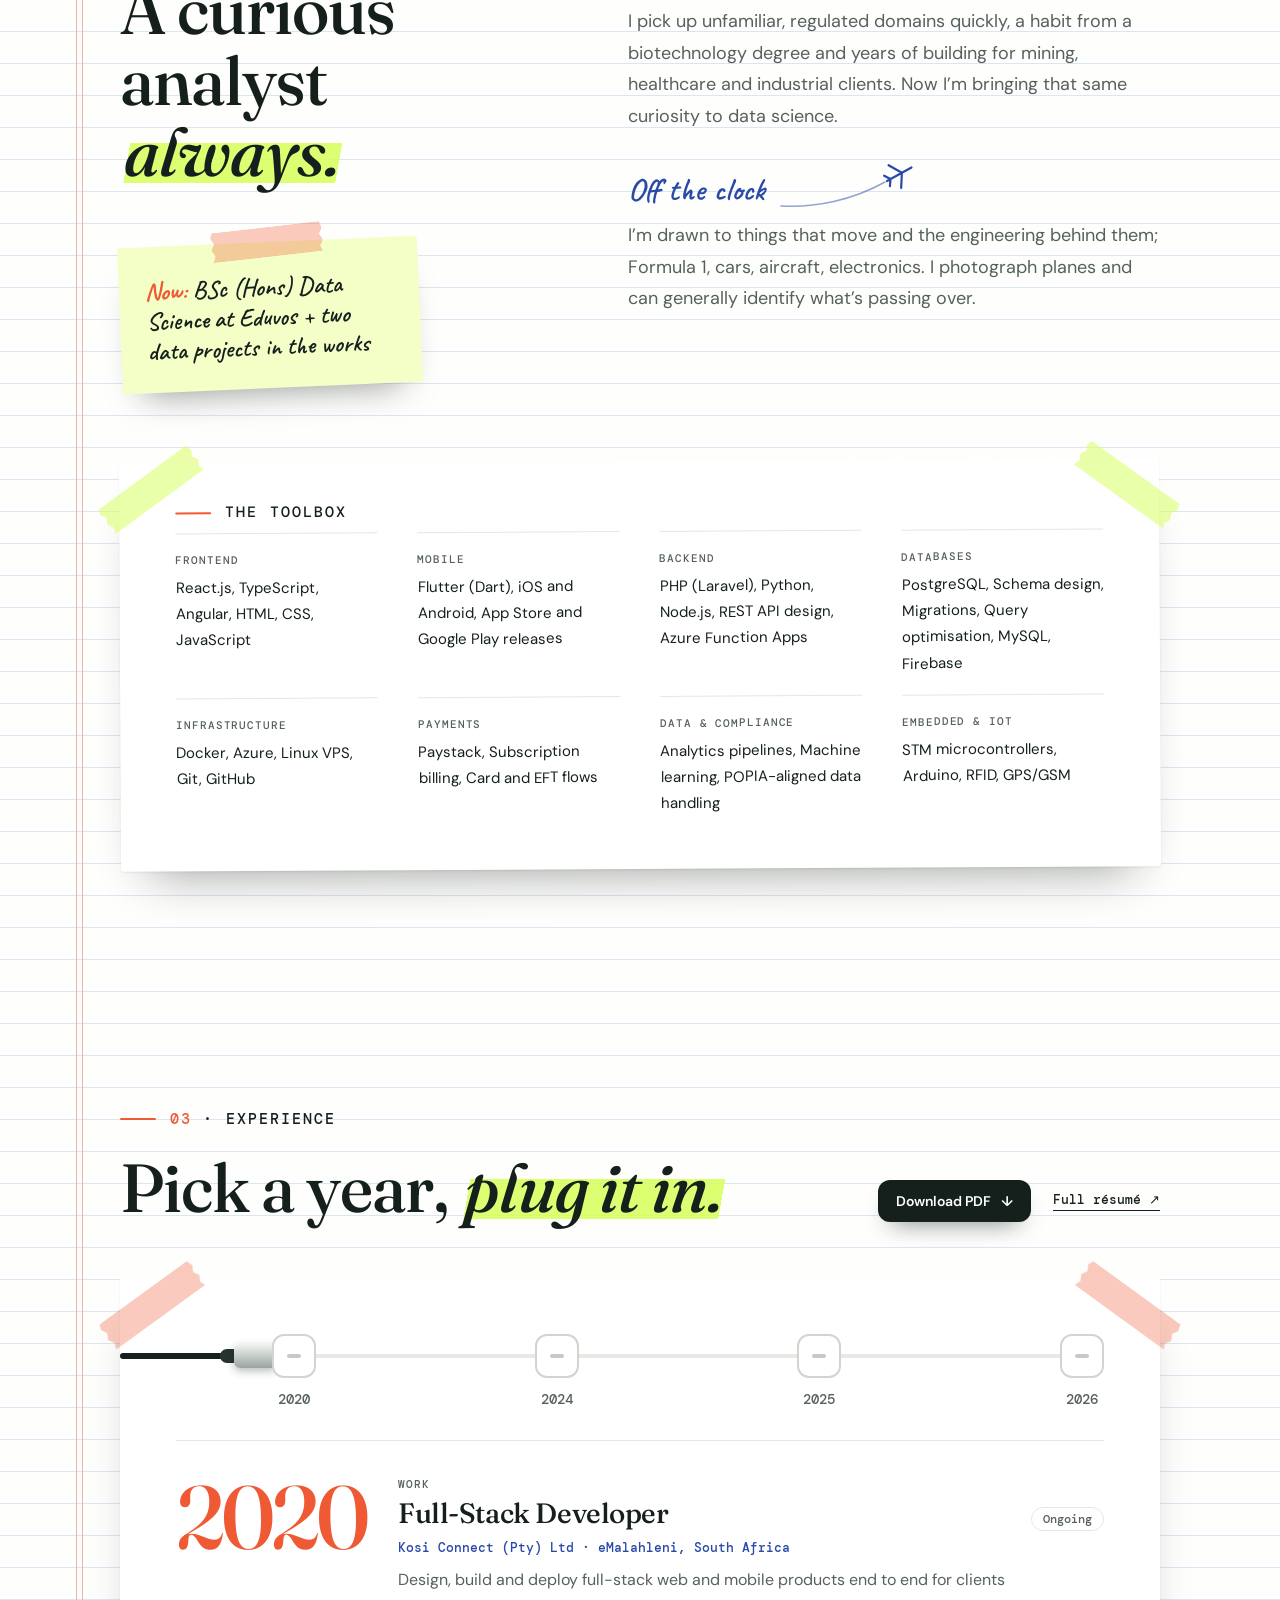
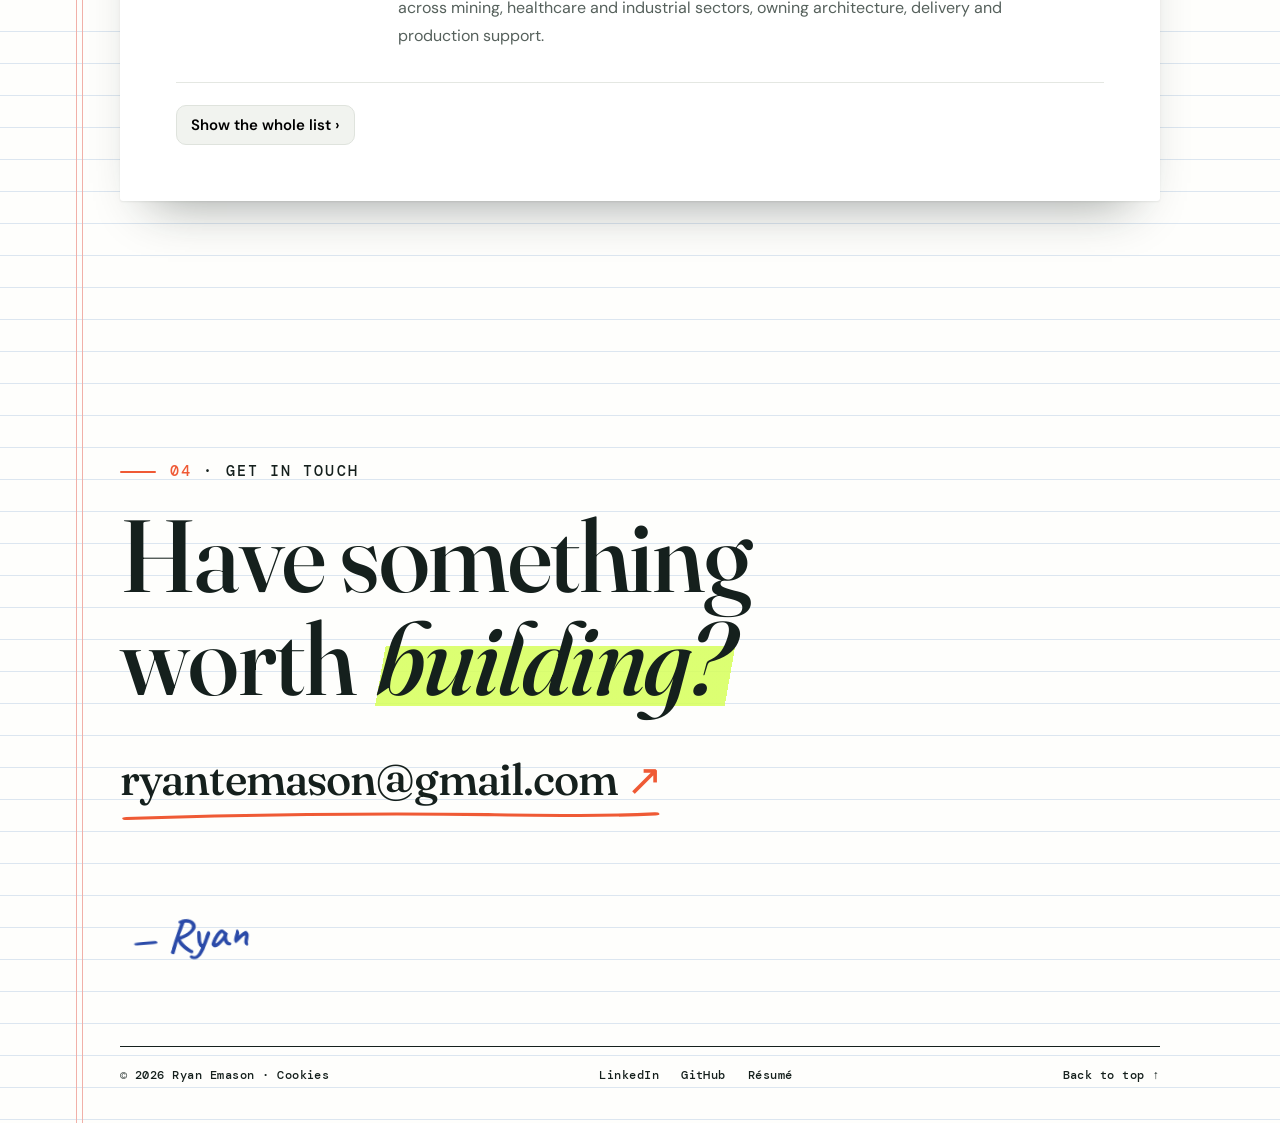
==== commit 0bd6e360: "Use Gmail address for contact email Co-Authored-By: Claude Opus 5.5 <noreply@anthropic.com>" ====
--- a/index.html
+++ b/index.html
@@ -31,7 +31,7 @@
     <div class="nav-inner shell">
       <a class="brand" href="#top" aria-label="Ryan Emason, home"><span>RE</span><i></i></a>
       <nav class="nav-links" aria-label="Sections"><a href="#work">Work</a><a href="#about">About</a><a href="#experience">Experience</a><a href="#contact">Contact</a></nav>
-      <a data-goatcounter-click="email-click" class="btn btn-ink btn-sm" href="mailto:hello@ryanemm.tech">Let’s talk</a>
+      <a data-goatcounter-click="email-click" class="btn btn-ink btn-sm" href="mailto:ryantemason@gmail.com">Let’s talk</a>
     </div>
   </header>
 
@@ -57,7 +57,7 @@
           </div>
           <div>
             <dt>Contact</dt>
-            <dd><a data-goatcounter-click="email-click" href="mailto:hello@ryanemm.tech">hello@ryanemm.tech</a><a data-goatcounter-click="whatsapp-click" href="https://wa.me/27674930181" target="_blank" rel="noreferrer">WhatsApp +27 67 493 0181</a></dd>
+            <dd><a data-goatcounter-click="email-click" href="mailto:ryantemason@gmail.com">ryantemason@gmail.com</a><a data-goatcounter-click="whatsapp-click" href="https://wa.me/27674930181" target="_blank" rel="noreferrer">WhatsApp +27 67 493 0181</a></dd>
           </div>
         </dl>
       </aside>
@@ -209,7 +209,7 @@
     <section class="contact shell" id="contact">
       <p class="label" data-reveal><span><span class="no">04</span> · Get in touch</span></p>
       <h2 data-type>Have something worth <em><mark>building?</mark></em></h2>
-      <a data-goatcounter-click="email-click" class="email" href="mailto:hello@ryanemm.tech" data-reveal style="--delay:.6s">hello@ryanemm.tech <span aria-hidden="true">↗</span>
+      <a data-goatcounter-click="email-click" class="email" href="mailto:ryantemason@gmail.com" data-reveal style="--delay:.6s">ryantemason@gmail.com <span aria-hidden="true">↗</span>
         <svg class="scribble" viewBox="0 0 240 18" preserveAspectRatio="none" aria-hidden="true" data-draw style="--delay:1.2s"><path pathLength="1" d="M3 11c50-5 110-7 160-5 28 1 52 2 74-1"/></svg>
       </a>
       <p class="hand signoff" data-write style="--delay:.4s" aria-hidden="true"><span>— Ryan</span></p>
